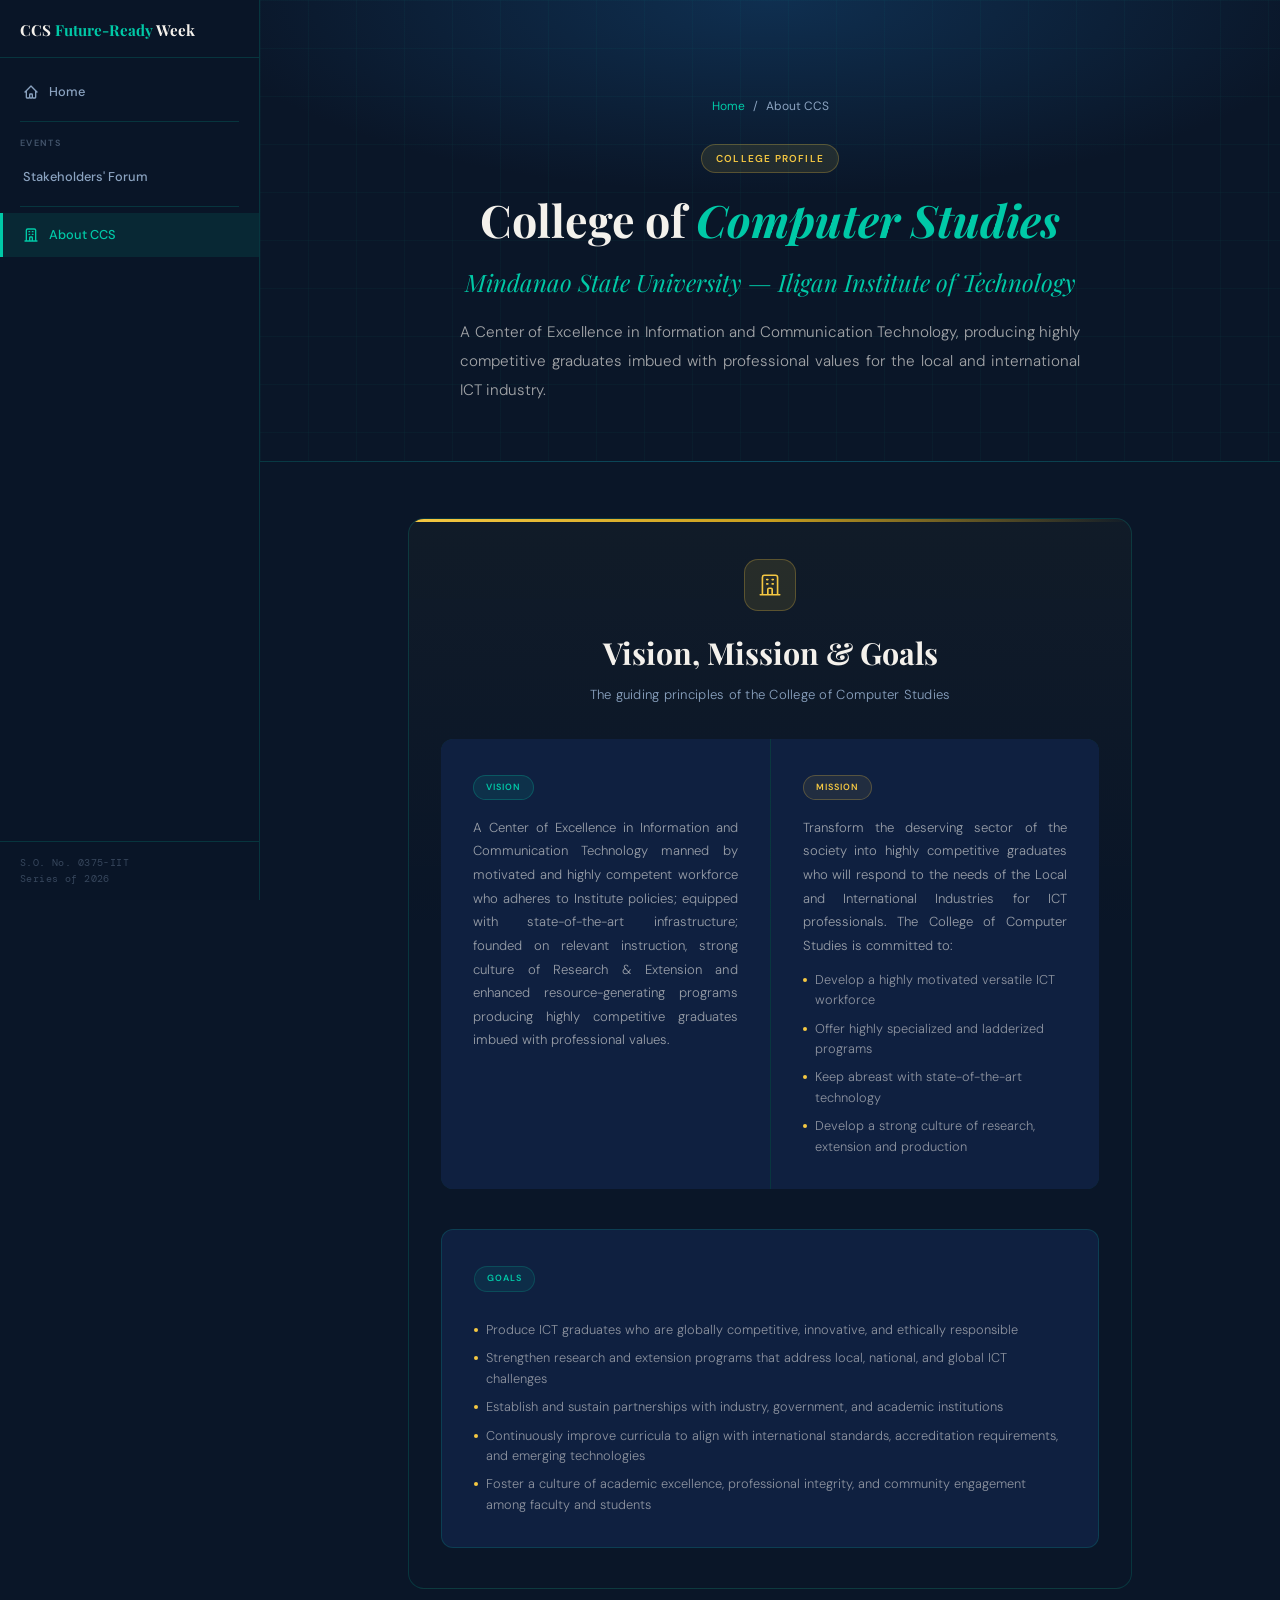
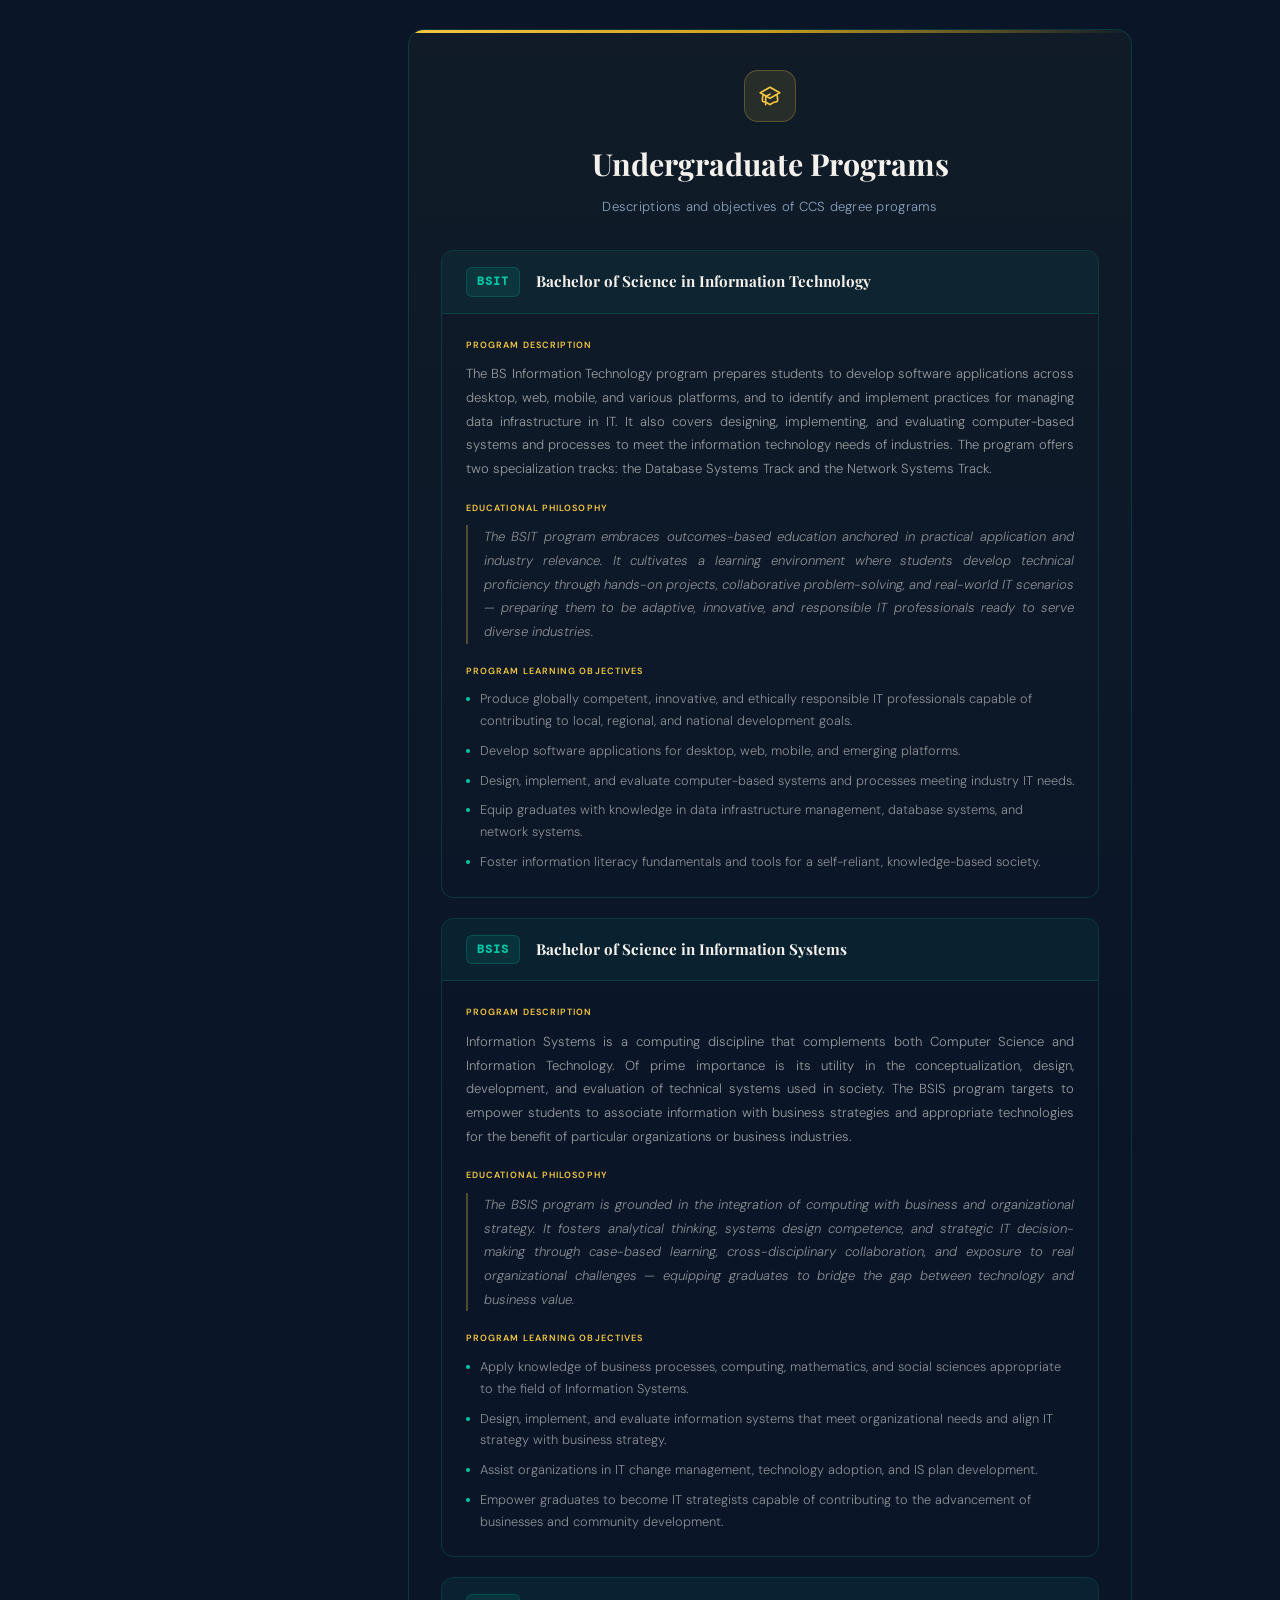
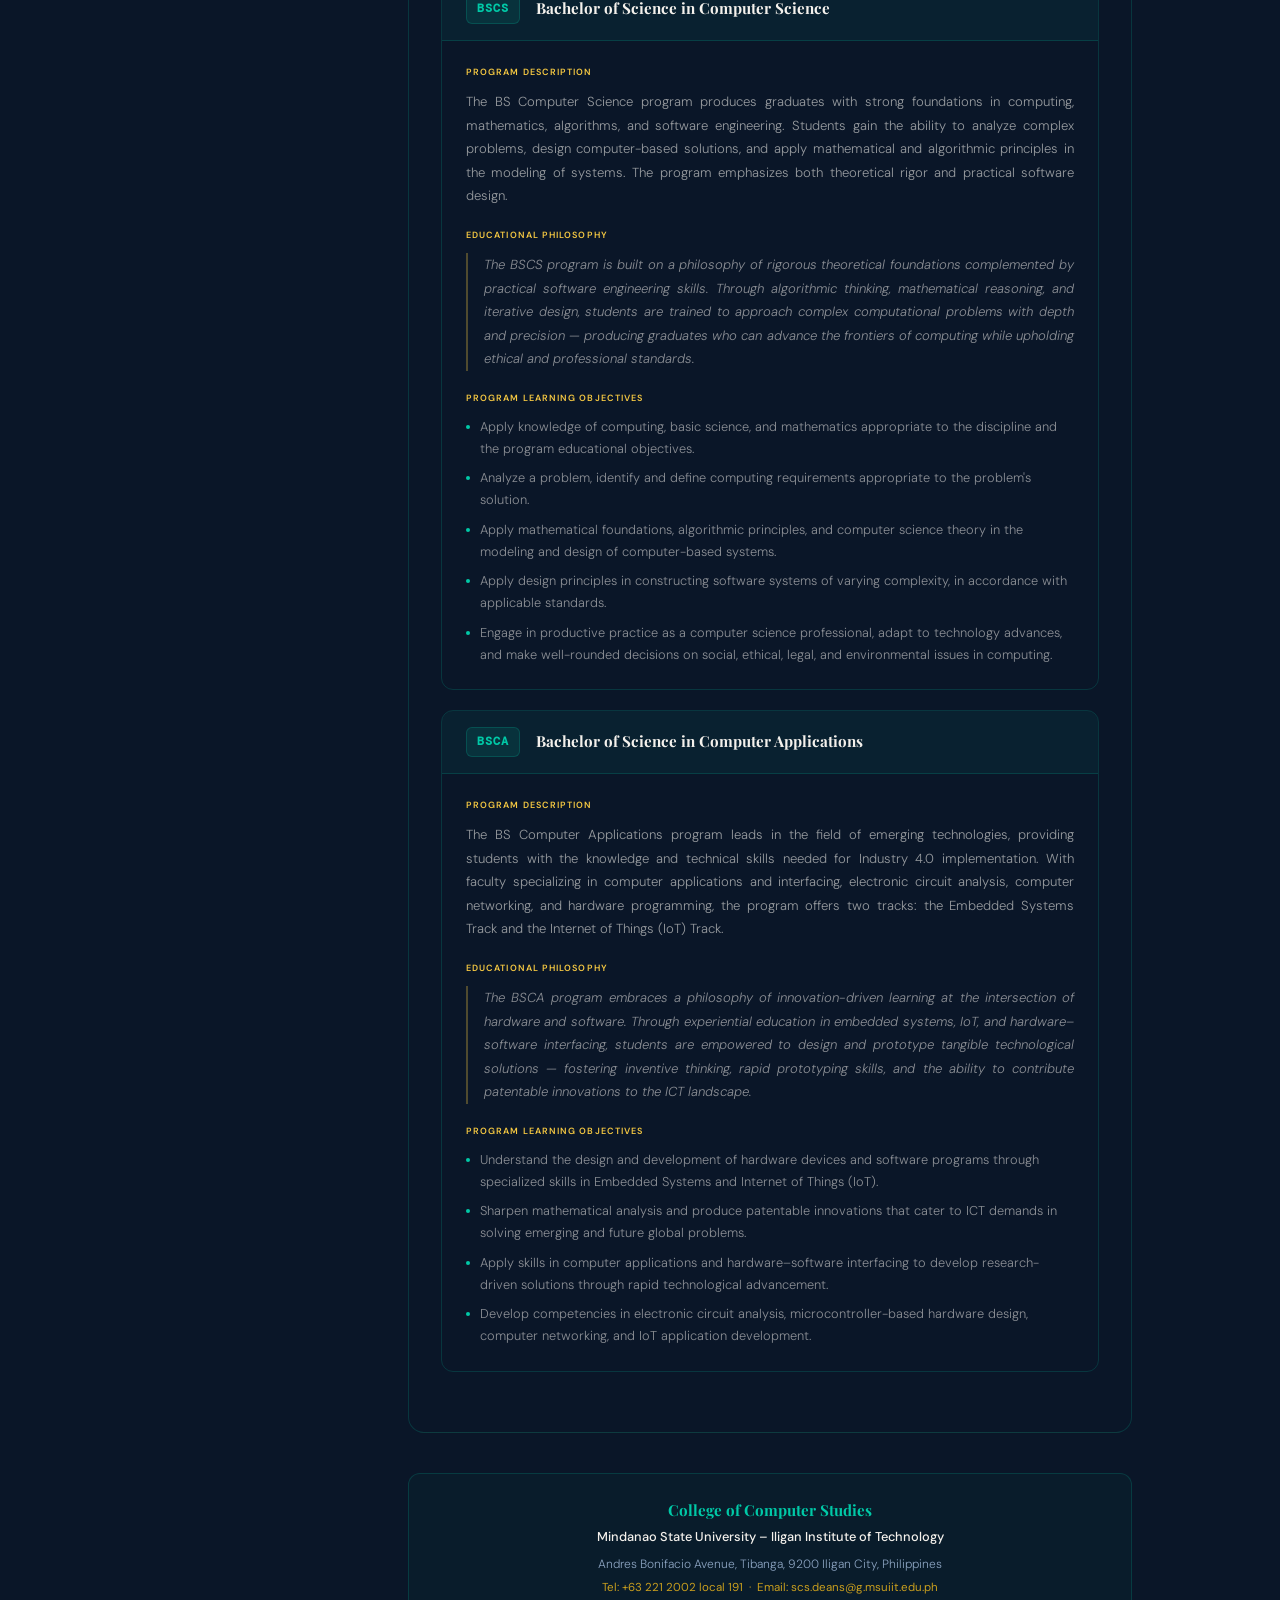
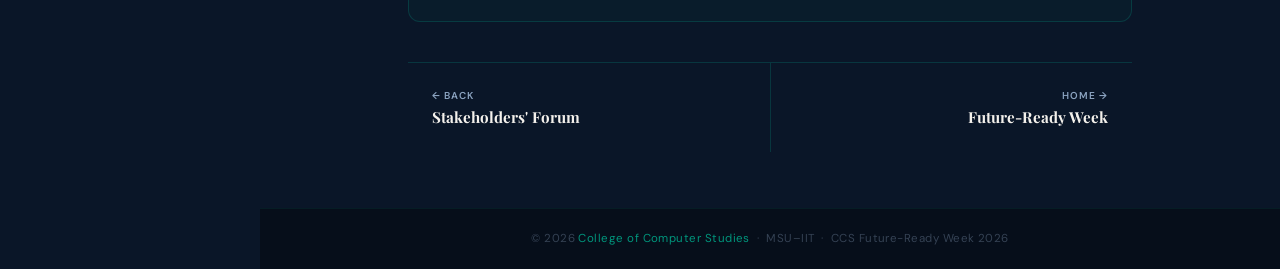
==== about-ccs.html @ fe6b13ed "Initial commit: CCS Future-Ready Week 2026 website" ====
<!DOCTYPE html>
<html lang="en">
<head>
<meta charset="UTF-8">
<meta name="viewport" content="width=device-width, initial-scale=1.0">
<title>About CCS — CCS Future-Ready Week 2026</title>
<link rel="preconnect" href="https://fonts.googleapis.com">
<link href="https://fonts.googleapis.com/css2?family=Playfair+Display:ital,wght@0,400;0,700;1,400&family=DM+Sans:wght@300;400;500;600&family=DM+Mono:wght@400&display=swap" rel="stylesheet">
<link rel="stylesheet" href="styles.css">
</head>
<body>

<nav class="sidebar" id="sidebar">
  <div class="sidebar-brand">
    <a href="index.html">CCS <span>Future-Ready</span> Week</a>
  </div>
  <div class="sidebar-links">
    <a href="index.html">
      <span class="nav-icon"><svg xmlns="http://www.w3.org/2000/svg" fill="none" viewBox="0 0 24 24" stroke="currentColor" stroke-width="2"><path stroke-linecap="round" stroke-linejoin="round" d="M3 12l2-2m0 0l7-7 7 7M5 10v10a1 1 0 001 1h3m10-11l2 2m-2-2v10a1 1 0 01-1 1h-3m-4 0a1 1 0 01-1-1v-4a1 1 0 011-1h2a1 1 0 011 1v4a1 1 0 01-1 1h-2z"/></svg></span>
      Home
    </a>
    <div class="nav-divider"></div>
    <div class="nav-group-label">Events</div>
    <a href="stakeholders-forum.html">
      Stakeholders' Forum
    </a>
    <div class="nav-divider"></div>
    <a href="about-ccs.html" class="active">
      <span class="nav-icon"><svg xmlns="http://www.w3.org/2000/svg" fill="none" viewBox="0 0 24 24" stroke="currentColor" stroke-width="2"><path stroke-linecap="round" stroke-linejoin="round" d="M19 21V5a2 2 0 00-2-2H7a2 2 0 00-2 2v16m14 0h2m-2 0h-5m-9 0H3m2 0h5M9 7h1m-1 4h1m4-4h1m-1 4h1m-5 10v-5a1 1 0 011-1h2a1 1 0 011 1v5m-4 0h4"/></svg></span>
      About CCS
    </a>
  </div>
  <div class="sidebar-footer">
    <div class="sidebar-footer-text">S.O. No. 0375-IIT<br>Series of 2026</div>
  </div>
</nav>
<div class="sidebar-overlay" id="sidebarOverlay"></div>

<button class="mobile-toggle" id="mobileToggle" aria-label="Toggle navigation">
  <span></span><span></span><span></span>
</button>

<main class="main">

  <div class="event-hero">
    <div class="event-hero-grid"></div>
    <div class="event-hero-content">
      <div class="event-breadcrumb">
        <a href="index.html">Home</a>
        <span>/</span>
        <span>About CCS</span>
      </div>
      <div class="event-tag-row">
        <div class="event-tag" style="background:rgba(245,200,66,0.1);color:var(--gold);border-color:rgba(245,200,66,0.25);">College Profile</div>
      </div>
      <h1 class="event-title">College of <span>Computer Studies</span></h1>
      <p class="event-title-sub">Mindanao State University &mdash; Iligan Institute of Technology</p>
      <p class="event-intro">
        A Center of Excellence in Information and Communication Technology, producing highly competitive graduates imbued with professional values for the local and international ICT industry.
      </p>
    </div>
  </div>

  <div class="event-body">

    <!-- Vision & Mission -->
    <div class="content-block aboutccs-block">
      <div class="content-block-header">
        <div class="content-block-icon aboutccs-icon">
          <svg xmlns="http://www.w3.org/2000/svg" fill="none" viewBox="0 0 24 24" stroke="currentColor" stroke-width="1.5"><path stroke-linecap="round" stroke-linejoin="round" d="M19 21V5a2 2 0 00-2-2H7a2 2 0 00-2 2v16m14 0h2m-2 0h-5m-9 0H3m2 0h5M9 7h1m-1 4h1m4-4h1m-1 4h1m-5 10v-5a1 1 0 011-1h2a1 1 0 011 1v5m-4 0h4"/></svg>
        </div>
        <h2 class="content-block-title">Vision, Mission &amp; Goals</h2>
        <p class="content-block-subtitle">The guiding principles of the College of Computer Studies</p>
      </div>

      <div class="ccs-vm-grid">
        <div class="ccs-vm-card">
          <div class="ccs-vm-tag vision">Vision</div>
          <p class="ccs-vm-text">A Center of Excellence in Information and Communication Technology manned by motivated and highly competent workforce who adheres to Institute policies; equipped with state-of-the-art infrastructure; founded on relevant instruction, strong culture of Research &amp; Extension and enhanced resource-generating programs producing highly competitive graduates imbued with professional values.</p>
        </div>
        <div class="ccs-vm-card">
          <div class="ccs-vm-tag mission">Mission</div>
          <p class="ccs-vm-text">Transform the deserving sector of the society into highly competitive graduates who will respond to the needs of the Local and International Industries for ICT professionals. The College of Computer Studies is committed to:</p>
          <ul class="ccs-vm-list">
            <li>Develop a highly motivated versatile ICT workforce</li>
            <li>Offer highly specialized and ladderized programs</li>
            <li>Keep abreast with state-of-the-art technology</li>
            <li>Develop a strong culture of research, extension and production</li>
          </ul>
        </div>
      </div>

      <div class="ccs-goals-card">
        <div class="ccs-vm-tag goals">Goals</div>
        <ul class="ccs-vm-list">
          <li>Produce ICT graduates who are globally competitive, innovative, and ethically responsible</li>
          <li>Strengthen research and extension programs that address local, national, and global ICT challenges</li>
          <li>Establish and sustain partnerships with industry, government, and academic institutions</li>
          <li>Continuously improve curricula to align with international standards, accreditation requirements, and emerging technologies</li>
          <li>Foster a culture of academic excellence, professional integrity, and community engagement among faculty and students</li>
        </ul>
      </div>
    </div>

    <!-- Undergraduate Programs -->
    <div class="content-block aboutccs-block">
      <div class="content-block-header">
        <div class="content-block-icon aboutccs-icon">
          <svg xmlns="http://www.w3.org/2000/svg" fill="none" viewBox="0 0 24 24" stroke="currentColor" stroke-width="1.5"><path stroke-linecap="round" stroke-linejoin="round" d="M12 14l9-5-9-5-9 5 9 5zm0 0l6.16-3.422a12.083 12.083 0 01.665 6.479A11.952 11.952 0 0012 20.055a11.952 11.952 0 00-6.824-2.998 12.078 12.078 0 01.665-6.479L12 14zm-4 6v-7.5l4-2.222"/></svg>
        </div>
        <h2 class="content-block-title">Undergraduate Programs</h2>
        <p class="content-block-subtitle">Descriptions and objectives of CCS degree programs</p>
      </div>

      <!-- BSIT -->
      <div class="ccs-program-card">
        <div class="ccs-program-header">
          <div class="ccs-program-code">BSIT</div>
          <div class="ccs-program-name">Bachelor of Science in Information Technology</div>
        </div>
        <div class="ccs-program-body">
          <div class="ccs-program-label">Program Description</div>
          <p class="ccs-program-desc">The BS Information Technology program prepares students to develop software applications across desktop, web, mobile, and various platforms, and to identify and implement practices for managing data infrastructure in IT. It also covers designing, implementing, and evaluating computer-based systems and processes to meet the information technology needs of industries. The program offers two specialization tracks: the Database Systems Track and the Network Systems Track.</p>
          <div class="ccs-program-label">Educational Philosophy</div>
          <p class="ccs-program-philosophy">The BSIT program embraces outcomes-based education anchored in practical application and industry relevance. It cultivates a learning environment where students develop technical proficiency through hands-on projects, collaborative problem-solving, and real-world IT scenarios &mdash; preparing them to be adaptive, innovative, and responsible IT professionals ready to serve diverse industries.</p>
          <div class="ccs-program-label">Program Learning Objectives</div>
          <ul class="ccs-program-objectives">
            <li>Produce globally competent, innovative, and ethically responsible IT professionals capable of contributing to local, regional, and national development goals.</li>
            <li>Develop software applications for desktop, web, mobile, and emerging platforms.</li>
            <li>Design, implement, and evaluate computer-based systems and processes meeting industry IT needs.</li>
            <li>Equip graduates with knowledge in data infrastructure management, database systems, and network systems.</li>
            <li>Foster information literacy fundamentals and tools for a self-reliant, knowledge-based society.</li>
          </ul>
        </div>
      </div>

      <!-- BSIS -->
      <div class="ccs-program-card">
        <div class="ccs-program-header">
          <div class="ccs-program-code">BSIS</div>
          <div class="ccs-program-name">Bachelor of Science in Information Systems</div>
        </div>
        <div class="ccs-program-body">
          <div class="ccs-program-label">Program Description</div>
          <p class="ccs-program-desc">Information Systems is a computing discipline that complements both Computer Science and Information Technology. Of prime importance is its utility in the conceptualization, design, development, and evaluation of technical systems used in society. The BSIS program targets to empower students to associate information with business strategies and appropriate technologies for the benefit of particular organizations or business industries.</p>
          <div class="ccs-program-label">Educational Philosophy</div>
          <p class="ccs-program-philosophy">The BSIS program is grounded in the integration of computing with business and organizational strategy. It fosters analytical thinking, systems design competence, and strategic IT decision-making through case-based learning, cross-disciplinary collaboration, and exposure to real organizational challenges &mdash; equipping graduates to bridge the gap between technology and business value.</p>
          <div class="ccs-program-label">Program Learning Objectives</div>
          <ul class="ccs-program-objectives">
            <li>Apply knowledge of business processes, computing, mathematics, and social sciences appropriate to the field of Information Systems.</li>
            <li>Design, implement, and evaluate information systems that meet organizational needs and align IT strategy with business strategy.</li>
            <li>Assist organizations in IT change management, technology adoption, and IS plan development.</li>
            <li>Empower graduates to become IT strategists capable of contributing to the advancement of businesses and community development.</li>
          </ul>
        </div>
      </div>

      <!-- BSCS -->
      <div class="ccs-program-card">
        <div class="ccs-program-header">
          <div class="ccs-program-code">BSCS</div>
          <div class="ccs-program-name">Bachelor of Science in Computer Science</div>
        </div>
        <div class="ccs-program-body">
          <div class="ccs-program-label">Program Description</div>
          <p class="ccs-program-desc">The BS Computer Science program produces graduates with strong foundations in computing, mathematics, algorithms, and software engineering. Students gain the ability to analyze complex problems, design computer-based solutions, and apply mathematical and algorithmic principles in the modeling of systems. The program emphasizes both theoretical rigor and practical software design.</p>
          <div class="ccs-program-label">Educational Philosophy</div>
          <p class="ccs-program-philosophy">The BSCS program is built on a philosophy of rigorous theoretical foundations complemented by practical software engineering skills. Through algorithmic thinking, mathematical reasoning, and iterative design, students are trained to approach complex computational problems with depth and precision &mdash; producing graduates who can advance the frontiers of computing while upholding ethical and professional standards.</p>
          <div class="ccs-program-label">Program Learning Objectives</div>
          <ul class="ccs-program-objectives">
            <li>Apply knowledge of computing, basic science, and mathematics appropriate to the discipline and the program educational objectives.</li>
            <li>Analyze a problem, identify and define computing requirements appropriate to the problem's solution.</li>
            <li>Apply mathematical foundations, algorithmic principles, and computer science theory in the modeling and design of computer-based systems.</li>
            <li>Apply design principles in constructing software systems of varying complexity, in accordance with applicable standards.</li>
            <li>Engage in productive practice as a computer science professional, adapt to technology advances, and make well-rounded decisions on social, ethical, legal, and environmental issues in computing.</li>
          </ul>
        </div>
      </div>

      <!-- BSCA -->
      <div class="ccs-program-card">
        <div class="ccs-program-header">
          <div class="ccs-program-code">BSCA</div>
          <div class="ccs-program-name">Bachelor of Science in Computer Applications</div>
        </div>
        <div class="ccs-program-body">
          <div class="ccs-program-label">Program Description</div>
          <p class="ccs-program-desc">The BS Computer Applications program leads in the field of emerging technologies, providing students with the knowledge and technical skills needed for Industry 4.0 implementation. With faculty specializing in computer applications and interfacing, electronic circuit analysis, computer networking, and hardware programming, the program offers two tracks: the Embedded Systems Track and the Internet of Things (IoT) Track.</p>
          <div class="ccs-program-label">Educational Philosophy</div>
          <p class="ccs-program-philosophy">The BSCA program embraces a philosophy of innovation-driven learning at the intersection of hardware and software. Through experiential education in embedded systems, IoT, and hardware&ndash;software interfacing, students are empowered to design and prototype tangible technological solutions &mdash; fostering inventive thinking, rapid prototyping skills, and the ability to contribute patentable innovations to the ICT landscape.</p>
          <div class="ccs-program-label">Program Learning Objectives</div>
          <ul class="ccs-program-objectives">
            <li>Understand the design and development of hardware devices and software programs through specialized skills in Embedded Systems and Internet of Things (IoT).</li>
            <li>Sharpen mathematical analysis and produce patentable innovations that cater to ICT demands in solving emerging and future global problems.</li>
            <li>Apply skills in computer applications and hardware&ndash;software interfacing to develop research-driven solutions through rapid technological advancement.</li>
            <li>Develop competencies in electronic circuit analysis, microcontroller-based hardware design, computer networking, and IoT application development.</li>
          </ul>
        </div>
      </div>
    </div>

    <!-- CCS Contact -->
    <div class="ccs-contact-bar">
      <div class="ccs-contact-title">College of Computer Studies</div>
      <div class="ccs-contact-subtitle">Mindanao State University &ndash; Iligan Institute of Technology</div>
      <div class="ccs-contact-address">Andres Bonifacio Avenue, Tibanga, 9200 Iligan City, Philippines</div>
      <div class="ccs-contact-details">Tel: +63 221 2002 local 191 &nbsp;&middot;&nbsp; Email: scs.deans@g.msuiit.edu.ph</div>
    </div>

    <div class="event-nav">
      <a href="stakeholders-forum.html">
        <div class="event-nav-label">&larr; Back</div>
        <div class="event-nav-title">Stakeholders' Forum</div>
      </a>
      <a href="index.html">
        <div class="event-nav-label">Home &rarr;</div>
        <div class="event-nav-title">Future-Ready Week</div>
      </a>
    </div>
  </div>

  <footer>
    &copy; 2026 <span>College of Computer Studies</span> &nbsp;&middot;&nbsp; MSU&ndash;IIT &nbsp;&middot;&nbsp; CCS Future-Ready Week 2026
  </footer>
</main>

<script>
  const observer = new IntersectionObserver((entries) => {
    entries.forEach(e => { if (e.isIntersecting) { e.target.classList.add('visible'); observer.unobserve(e.target); } });
  }, { threshold: 0.1 });
  document.querySelectorAll('.reveal').forEach(el => observer.observe(el));

  const toggle = document.getElementById('mobileToggle');
  const sidebar = document.getElementById('sidebar');
  const overlay = document.getElementById('sidebarOverlay');
  function openSidebar() { sidebar.classList.add('open'); overlay.classList.add('visible'); toggle.classList.add('open'); document.body.classList.add('sidebar-open'); }
  function closeSidebar() { sidebar.classList.remove('open'); overlay.classList.remove('visible'); toggle.classList.remove('open'); document.body.classList.remove('sidebar-open'); }
  toggle.addEventListener('click', () => { sidebar.classList.contains('open') ? closeSidebar() : openSidebar(); });
  overlay.addEventListener('click', closeSidebar);
  document.querySelectorAll('.sidebar-links a').forEach(l => l.addEventListener('click', () => { if (window.innerWidth <= 768) closeSidebar(); }));
</script>
</body>
</html>
---- styles.css ----
*, *::before, *::after { box-sizing: border-box; margin: 0; padding: 0; }

:root {
  --navy: #0A1628;
  --navy-mid: #0F2040;
  --navy-light: #162B50;
  --teal: #00C9A7;
  --teal-dim: #00957C;
  --gold: #F5C842;
  --gold-dim: #C89E1E;
  --white: #F4F1EC;
  --muted: #8BA3C0;
  --border: rgba(0, 201, 167, 0.18);
  --sidebar-w: 260px;
}

html { scroll-behavior: smooth; }

body {
  font-family: 'DM Sans', sans-serif;
  background: var(--navy);
  color: var(--white);
  line-height: 1.7;
  overflow-x: hidden;
  -webkit-font-smoothing: antialiased;
  -moz-osx-font-smoothing: grayscale;
}

/* ═══════════════════════════════════════
   SIDEBAR
   ═══════════════════════════════════════ */
.sidebar {
  position: fixed;
  top: 0; left: 0; bottom: 0;
  width: var(--sidebar-w);
  z-index: 1000;
  background: rgba(10, 22, 40, 0.98);
  backdrop-filter: blur(20px);
  -webkit-backdrop-filter: blur(20px);
  border-right: 1px solid var(--border);
  display: flex;
  flex-direction: column;
  overflow-y: auto;
  overflow-x: hidden;
  scrollbar-width: thin;
  scrollbar-color: rgba(0,201,167,0.15) transparent;
}
.sidebar::-webkit-scrollbar { width: 4px; }
.sidebar::-webkit-scrollbar-track { background: transparent; }
.sidebar::-webkit-scrollbar-thumb { background: rgba(0,201,167,0.15); border-radius: 4px; }

.sidebar-brand {
  padding: 1.25rem 1.25rem 1rem;
  border-bottom: 1px solid var(--border);
  flex-shrink: 0;
}
.sidebar-brand a {
  font-family: 'Playfair Display', serif;
  font-size: 0.95rem;
  font-weight: 700;
  color: var(--white);
  text-decoration: none;
  line-height: 1.4;
  display: block;
}
.sidebar-brand a span { color: var(--teal); }

.sidebar-links {
  flex: 1;
  padding: 0.75rem 0;
  display: flex;
  flex-direction: column;
}
.sidebar-links a {
  display: flex;
  align-items: center;
  gap: 10px;
  color: var(--muted);
  text-decoration: none;
  font-size: 0.8rem;
  font-weight: 500;
  padding: 0.55rem 1.25rem;
  transition: color 0.2s, background 0.2s, border-color 0.2s;
  border-left: 3px solid transparent;
  min-height: 44px;
}
.sidebar-links a:hover {
  color: var(--teal);
  background: rgba(0,201,167,0.06);
  border-left-color: rgba(0,201,167,0.3);
}
.sidebar-links a.active {
  color: var(--teal);
  background: rgba(0,201,167,0.1);
  border-left-color: var(--teal);
}

.nav-icon {
  display: flex;
  align-items: center;
  flex-shrink: 0;
}
.nav-icon svg { width: 16px; height: 16px; }

.nav-date {
  font-family: 'DM Mono', monospace;
  font-size: 0.65rem;
  color: var(--gold-dim);
  letter-spacing: 0.04em;
  flex-shrink: 0;
  min-width: 40px;
}

.nav-divider {
  height: 1px;
  background: var(--border);
  margin: 0.4rem 1.25rem;
}

.nav-group-label {
  font-size: 9px;
  letter-spacing: 0.15em;
  text-transform: uppercase;
  color: rgba(139,163,192,0.45);
  font-weight: 600;
  padding: 0.5rem 1.25rem 0.25rem;
}

.sidebar-footer {
  padding: 0.85rem 1.25rem;
  border-top: 1px solid var(--border);
  flex-shrink: 0;
}
.sidebar-footer-text {
  font-family: 'DM Mono', monospace;
  font-size: 0.65rem;
  color: rgba(139,163,192,0.35);
  letter-spacing: 0.04em;
  line-height: 1.5;
}

/* ═══════════════════════════════════════
   MOBILE TOGGLE + OVERLAY
   ═══════════════════════════════════════ */
.mobile-toggle {
  display: none;
  position: fixed;
  top: 0.75rem; left: 0.75rem;
  z-index: 1001;
  background: rgba(10,22,40,0.92);
  backdrop-filter: blur(12px);
  -webkit-backdrop-filter: blur(12px);
  border: 1px solid var(--border);
  border-radius: 10px;
  cursor: pointer;
  width: 44px; height: 44px;
  padding: 0;
}
.mobile-toggle span {
  display: block;
  width: 20px; height: 2px;
  background: var(--white);
  position: absolute;
  left: 12px;
  transition: all 0.3s cubic-bezier(0.4, 0, 0.2, 1);
  border-radius: 1px;
}
.mobile-toggle span:nth-child(1) { top: 14px; }
.mobile-toggle span:nth-child(2) { top: 21px; }
.mobile-toggle span:nth-child(3) { top: 28px; }
.mobile-toggle.open span:nth-child(1) { transform: rotate(45deg); top: 21px; }
.mobile-toggle.open span:nth-child(2) { opacity: 0; }
.mobile-toggle.open span:nth-child(3) { transform: rotate(-45deg); top: 21px; }

.sidebar-overlay {
  display: none;
  position: fixed;
  inset: 0;
  z-index: 999;
  background: rgba(0,0,0,0.5);
  backdrop-filter: blur(4px);
  -webkit-backdrop-filter: blur(4px);
  opacity: 0;
  transition: opacity 0.3s;
}
.sidebar-overlay.visible {
  opacity: 1;
}

/* ═══════════════════════════════════════
   MAIN CONTENT
   ═══════════════════════════════════════ */
.main {
  margin-left: var(--sidebar-w);
  min-height: 100vh;
  width: calc(100% - var(--sidebar-w));
}

/* ═══════════════════════════════════════
   HERO
   ═══════════════════════════════════════ */
.hero {
  min-height: 100vh;
  display: flex;
  align-items: center;
  justify-content: center;
  position: relative;
  overflow: hidden;
  padding: 5rem 3rem 4rem;
  background: radial-gradient(ellipse 80% 60% at 50% 0%, #0F2F50 0%, var(--navy) 70%);
}
.hero-grid {
  position: absolute; inset: 0;
  background-image:
    linear-gradient(rgba(0,201,167,.05) 1px, transparent 1px),
    linear-gradient(90deg, rgba(0,201,167,.05) 1px, transparent 1px);
  background-size: 48px 48px;
  animation: gridFade 3s ease forwards;
}
@keyframes gridFade { from { opacity: 0; } to { opacity: 1; } }

.hero-orbs { position: absolute; inset: 0; pointer-events: none; }
.orb { position: absolute; border-radius: 50%; filter: blur(80px); }
.orb-1 { width: 380px; height: 380px; background: rgba(0,201,167,.10); top: -100px; right: -60px; }
.orb-2 { width: 280px; height: 280px; background: rgba(245,200,66,.07); bottom: 80px; left: -40px; }
.orb-3 { width: 180px; height: 180px; background: rgba(0,201,167,.08); top: 40%; left: 40%; }

.hero-content {
  position: relative;
  z-index: 1;
  text-align: center;
  max-width: 720px;
  width: 100%;
}

.institution-badge {
  display: inline-flex;
  align-items: center;
  gap: 10px;
  border: 1px solid var(--border);
  background: rgba(0,201,167,.07);
  padding: 8px 18px;
  border-radius: 100px;
  font-size: 0.68rem;
  font-weight: 500;
  letter-spacing: .1em;
  text-transform: uppercase;
  color: var(--teal);
  margin-bottom: 2rem;
  animation: slideUp .8s .1s both;
}
.badge-dot {
  width: 6px; height: 6px;
  border-radius: 50%;
  background: var(--teal);
  animation: pulse 2s infinite;
  flex-shrink: 0;
}
@keyframes pulse { 0%,100% { opacity: 1; } 50% { opacity: .3; } }

.hero-title {
  font-family: 'Playfair Display', serif;
  font-size: clamp(2rem, 5vw, 4rem);
  font-weight: 700;
  line-height: 1.1;
  color: var(--white);
  margin-bottom: 0.75rem;
  animation: slideUp .8s .2s both;
}
.hero-title span { color: var(--teal); font-style: italic; }

.hero-date {
  font-family: 'DM Mono', monospace;
  font-size: clamp(0.8rem, 1.6vw, 1rem);
  color: var(--gold);
  font-weight: 400;
  letter-spacing: .06em;
  margin-bottom: 1rem;
  animation: slideUp .8s .3s both;
}

.hero-subtitle {
  font-size: clamp(0.82rem, 1.5vw, 0.95rem);
  color: var(--muted);
  font-weight: 300;
  letter-spacing: .02em;
  margin-bottom: 2.5rem;
  animation: slideUp .8s .4s both;
}

.hero-divider {
  width: 50px; height: 2px;
  background: linear-gradient(90deg, var(--teal), transparent);
  margin: 0 auto 1.75rem;
  animation: slideUp .8s .45s both;
}

.hero-tagline {
  font-size: clamp(0.85rem, 1.4vw, 0.95rem);
  color: rgba(244,241,236,.65);
  font-weight: 300;
  max-width: 560px;
  margin: 0 auto;
  animation: slideUp .8s .5s both;
  line-height: 1.85;
  text-align: justify;
  text-align-last: center;
}

.scroll-hint {
  position: absolute;
  bottom: 2rem; left: 50%;
  transform: translateX(-50%);
  display: flex;
  flex-direction: column;
  align-items: center;
  gap: 6px;
  color: var(--muted);
  font-size: 10px;
  letter-spacing: .1em;
  text-transform: uppercase;
  animation: fadeIn 1s 1.5s both;
}
.scroll-arrow {
  width: 1px; height: 32px;
  background: linear-gradient(to bottom, var(--teal), transparent);
  animation: scrollDrop 1.8s 1.5s infinite;
}
@keyframes scrollDrop { 0%,100% { transform: scaleY(1); opacity: 1; } 50% { transform: scaleY(.5); opacity: .4; } }
@keyframes slideUp { from { opacity: 0; transform: translateY(24px); } to { opacity: 1; transform: translateY(0); } }
@keyframes fadeIn { from { opacity: 0; } to { opacity: 1; } }

/* ═══════════════════════════════════════
   SECTION COMMON
   ═══════════════════════════════════════ */
.section-label {
  font-size: 10px;
  letter-spacing: .15em;
  text-transform: uppercase;
  color: var(--teal);
  font-weight: 600;
  margin-bottom: 0.75rem;
}
.section-title {
  font-family: 'Playfair Display', serif;
  font-size: clamp(1.5rem, 3.5vw, 2.4rem);
  font-weight: 700;
  color: var(--white);
  line-height: 1.25;
  margin-bottom: 1.75rem;
}
.section-title em { color: var(--gold); font-style: italic; }

/* ═══════════════════════════════════════
   ABOUT
   ═══════════════════════════════════════ */
.about-wrapper {
  background: var(--navy-mid);
  border-top: 1px solid var(--border);
  border-bottom: 1px solid var(--border);
}
.about-grid {
  display: grid;
  grid-template-columns: 1fr 1fr;
  max-width: 1100px;
  margin: 0 auto;
}
.about-card {
  padding: 3.5rem 3rem;
  position: relative;
  transition: background 0.3s;
}
.about-card:first-child {
  border-right: 1px solid var(--border);
}
.about-card:hover { background: rgba(0,201,167,.03); }

.about-tag {
  display: inline-block;
  padding: 5px 14px;
  border-radius: 100px;
  font-size: 10px;
  font-weight: 600;
  letter-spacing: .12em;
  text-transform: uppercase;
  margin-bottom: 1.25rem;
  background: rgba(0,201,167,.12);
  color: var(--teal);
  border: 1px solid rgba(0,201,167,.25);
}
.about-tag.purpose {
  background: rgba(245,200,66,.1);
  color: var(--gold);
  border: 1px solid rgba(245,200,66,.25);
}

.about-heading {
  font-family: 'Playfair Display', serif;
  font-size: clamp(1.1rem, 2vw, 1.3rem);
  font-weight: 700;
  color: var(--white);
  margin-bottom: 1rem;
  line-height: 1.35;
}
.about-text {
  font-size: 0.88rem;
  color: rgba(244,241,236,.65);
  font-weight: 300;
  line-height: 1.85;
  text-align: justify;
}
.about-list {
  list-style: none;
  margin-top: 1rem;
  display: flex;
  flex-direction: column;
  gap: 0.65rem;
}
.about-list li {
  display: flex;
  align-items: flex-start;
  gap: 10px;
  font-size: 0.85rem;
  color: rgba(244,241,236,.6);
  font-weight: 300;
  line-height: 1.6;
}
.about-list li::before {
  content: '';
  width: 5px; height: 5px;
  border-radius: 50%;
  background: var(--gold);
  flex-shrink: 0;
  margin-top: 0.5rem;
}
.about-accent {
  position: absolute;
  bottom: 0; left: 3rem;
  width: 40px; height: 2px;
  background: var(--teal);
}

/* ═══════════════════════════════════════
   SCHEDULE
   ═══════════════════════════════════════ */
.schedule-section {
  padding: 4.5rem 2.5rem;
  background: linear-gradient(180deg, var(--navy) 0%, var(--navy-mid) 100%);
}
.schedule-header {
  max-width: 900px;
  margin: 0 auto 2.5rem;
  text-align: center;
}
.schedule-grid {
  max-width: 900px;
  margin: 0 auto;
  display: grid;
  grid-template-columns: repeat(auto-fit, minmax(160px, 1fr));
  gap: 1px;
  background: var(--border);
  border-radius: 14px;
  overflow: hidden;
}
.schedule-card {
  background: var(--navy);
  padding: 1.75rem 1rem;
  text-align: center;
  text-decoration: none;
  display: flex;
  flex-direction: column;
  align-items: center;
  transition: background 0.3s, transform 0.2s;
}
.schedule-card:hover { background: var(--navy-light); }
.schedule-day {
  font-family: 'DM Mono', monospace;
  font-size: 0.62rem;
  color: var(--teal);
  letter-spacing: 0.1em;
  text-transform: uppercase;
  margin-bottom: 0.35rem;
}
.schedule-date {
  font-family: 'Playfair Display', serif;
  font-size: 2rem;
  font-weight: 700;
  color: var(--white);
  line-height: 1;
  margin-bottom: 0.35rem;
}
.schedule-month {
  font-size: 0.68rem;
  color: var(--gold);
  font-weight: 500;
  letter-spacing: 0.04em;
  margin-bottom: 0.75rem;
}
.schedule-name {
  font-size: 0.72rem;
  color: var(--muted);
  font-weight: 400;
  line-height: 1.45;
  flex: 1;
}
.schedule-arrow {
  font-size: 1.1rem;
  color: var(--teal);
  opacity: 0;
  transition: opacity 0.2s, transform 0.2s;
  margin-top: 0.6rem;
}
.schedule-card:hover .schedule-arrow {
  opacity: 1;
  transform: translateX(2px);
}

/* ═══════════════════════════════════════
   AUTHORITY
   ═══════════════════════════════════════ */
.authority-section {
  background: radial-gradient(ellipse 80% 60% at 50% 100%, #0F2F50, var(--navy));
  border-top: 1px solid var(--border);
  padding: 4.5rem 2rem;
  text-align: center;
  position: relative;
  overflow: hidden;
}
.authority-glow {
  position: absolute;
  bottom: -80px; left: 50%;
  transform: translateX(-50%);
  width: 500px; height: 250px;
  background: rgba(0,201,167,.06);
  filter: blur(60px);
  border-radius: 50%;
  pointer-events: none;
}
.authority-inner {
  position: relative;
  z-index: 1;
  max-width: 600px;
  margin: 0 auto;
}
.authority-title {
  font-family: 'Playfair Display', serif;
  font-size: clamp(1.2rem, 2.5vw, 1.65rem);
  font-weight: 700;
  color: var(--white);
  margin-bottom: 1.25rem;
  line-height: 1.3;
}
.authority-title em { color: var(--teal); font-style: italic; }
.authority-text {
  font-size: 0.85rem;
  color: var(--muted);
  font-weight: 300;
  line-height: 1.85;
  margin-bottom: 2rem;
  text-align: justify;
}
.authority-card {
  display: inline-block;
  background: rgba(0,201,167,.05);
  border: 1px solid var(--border);
  border-radius: 14px;
  padding: 1.5rem 2.5rem;
  text-align: center;
}
.authority-so {
  font-family: 'DM Mono', monospace;
  font-size: 0.7rem;
  color: var(--teal);
  letter-spacing: 0.08em;
  margin-bottom: 0.5rem;
}
.authority-name {
  font-family: 'Playfair Display', serif;
  font-size: 1.15rem;
  font-weight: 700;
  color: var(--white);
  margin-bottom: 0.25rem;
}
.authority-role {
  font-size: 0.78rem;
  color: var(--gold);
  font-weight: 500;
}
.authority-institution {
  font-size: 0.72rem;
  color: var(--muted);
  font-weight: 300;
  margin-top: 0.15rem;
}

/* ═══════════════════════════════════════
   EVENT PAGE — HERO
   ═══════════════════════════════════════ */
.event-hero {
  padding: 6rem 3rem 3.5rem;
  position: relative;
  overflow: hidden;
  background: radial-gradient(ellipse 80% 60% at 50% 0%, #0F2F50 0%, var(--navy) 70%);
  border-bottom: 1px solid var(--border);
  display: flex;
  justify-content: center;
}
.event-hero-grid {
  position: absolute; inset: 0;
  background-image:
    linear-gradient(rgba(0,201,167,.04) 1px, transparent 1px),
    linear-gradient(90deg, rgba(0,201,167,.04) 1px, transparent 1px);
  background-size: 48px 48px;
}
.event-hero-content {
  position: relative;
  z-index: 1;
  max-width: 720px;
  width: 100%;
  text-align: center;
}

.event-breadcrumb {
  display: flex;
  align-items: center;
  justify-content: center;
  gap: 8px;
  font-size: 0.75rem;
  color: var(--muted);
  margin-bottom: 1.75rem;
}
.event-breadcrumb a {
  color: var(--teal);
  text-decoration: none;
  transition: opacity 0.2s;
}
.event-breadcrumb a:hover { opacity: 0.8; }

.event-tag-row {
  display: flex;
  align-items: center;
  justify-content: center;
  gap: 1rem;
  margin-bottom: 1.25rem;
  flex-wrap: wrap;
}
.event-tag {
  display: inline-block;
  padding: 5px 14px;
  border-radius: 100px;
  font-size: 10px;
  font-weight: 600;
  letter-spacing: .12em;
  text-transform: uppercase;
  background: rgba(0,201,167,.10);
  color: var(--teal);
  border: 1px solid rgba(0,201,167,.25);
}
.event-date-tag {
  font-family: 'DM Mono', monospace;
  font-size: 0.78rem;
  color: var(--gold);
  letter-spacing: 0.04em;
}

.event-title {
  font-family: 'Playfair Display', serif;
  font-size: clamp(1.6rem, 4vw, 2.8rem);
  font-weight: 700;
  color: var(--white);
  line-height: 1.2;
  margin-bottom: 1.25rem;
}
.event-title span { color: var(--teal); font-style: italic; }

.event-title-sub {
  font-family: 'Playfair Display', serif;
  font-size: clamp(1rem, 2.5vw, 1.5rem);
  font-weight: 400;
  font-style: italic;
  color: var(--teal);
  line-height: 1.3;
  margin-bottom: 1.25rem;
}

.event-intro {
  font-size: clamp(0.88rem, 1.3vw, 0.95rem);
  color: rgba(244,241,236,.65);
  font-weight: 300;
  line-height: 1.9;
  max-width: 620px;
  margin: 0 auto;
  text-align: justify;
}

/* ═══════════════════════════════════════
   EVENT PAGE — BODY
   ═══════════════════════════════════════ */
.event-body {
  padding: 3.5rem 3rem;
  max-width: 820px;
  margin: 0 auto;
}

.event-section-label {
  font-size: 10px;
  letter-spacing: 0.14em;
  text-transform: uppercase;
  color: var(--gold);
  font-weight: 600;
  margin-bottom: 1rem;
}

.event-detail-text {
  font-size: 0.9rem;
  color: rgba(244,241,236,.6);
  font-weight: 300;
  line-height: 1.9;
  margin-bottom: 2.5rem;
  text-align: justify;
}

.event-highlights {
  list-style: none;
  display: flex;
  flex-direction: column;
  gap: 0.85rem;
  margin-bottom: 2.5rem;
}
.event-highlights li {
  display: flex;
  align-items: flex-start;
  gap: 14px;
  font-size: 0.88rem;
  color: rgba(244,241,236,.65);
  font-weight: 300;
  line-height: 1.8;
}
.highlight-icon {
  width: 32px; height: 32px;
  border-radius: 8px;
  flex-shrink: 0;
  background: rgba(0,201,167,.08);
  border: 1px solid rgba(0,201,167,.18);
  display: grid;
  place-items: center;
  margin-top: 2px;
}
.highlight-icon svg {
  width: 14px; height: 14px;
  color: var(--teal);
  stroke: var(--teal);
}

.event-participants-box {
  padding: 1.25rem 1.5rem;
  border-radius: 12px;
  background: rgba(0,201,167,.04);
  border: 1px solid var(--border);
  margin-bottom: 2.5rem;
}
.event-participants-label {
  font-size: 10px;
  letter-spacing: 0.12em;
  text-transform: uppercase;
  color: var(--teal);
  font-weight: 600;
  margin-bottom: 0.35rem;
}
.event-participants-text {
  font-size: 0.85rem;
  color: rgba(244,241,236,.55);
  font-weight: 300;
  line-height: 1.7;
}

/* ═══════════════════════════════════════
   CONTENT BLOCKS (Programme / About CCS)
   ═══════════════════════════════════════ */
.content-block {
  border: 1px solid var(--border);
  border-radius: 16px;
  padding: 2.5rem 2rem;
  margin-bottom: 2.5rem;
  scroll-margin-top: 2rem;
  position: relative;
  overflow: hidden;
}
.content-block::before {
  content: '';
  position: absolute;
  top: 0; left: 0; right: 0;
  height: 3px;
}

/* Programme block — teal accent */
.programme-block {
  background: linear-gradient(180deg, rgba(0,201,167,0.04) 0%, transparent 40%);
}
.programme-block::before {
  background: linear-gradient(90deg, var(--teal), var(--teal-dim), transparent);
}

/* About CCS block — gold accent */
.aboutccs-block {
  background: linear-gradient(180deg, rgba(245,200,66,0.03) 0%, transparent 40%);
}
.aboutccs-block::before {
  background: linear-gradient(90deg, var(--gold), var(--gold-dim), transparent);
}

.content-block-header {
  text-align: center;
  margin-bottom: 2rem;
}
.content-block-icon {
  width: 52px; height: 52px;
  border-radius: 14px;
  display: inline-grid;
  place-items: center;
  margin-bottom: 1rem;
}
.content-block-icon svg {
  width: 26px; height: 26px;
}
.programme-icon {
  background: rgba(0,201,167,0.1);
  border: 1px solid rgba(0,201,167,0.25);
}
.programme-icon svg { stroke: var(--teal); }

.aboutccs-icon {
  background: rgba(245,200,66,0.1);
  border: 1px solid rgba(245,200,66,0.25);
}
.aboutccs-icon svg { stroke: var(--gold); }

.content-block-title {
  font-family: 'Playfair Display', serif;
  font-size: clamp(1.4rem, 3vw, 1.9rem);
  font-weight: 700;
  color: var(--white);
  margin-bottom: 0.35rem;
}
.content-block-subtitle {
  font-size: 0.82rem;
  color: var(--muted);
  font-weight: 300;
  letter-spacing: 0.02em;
}

/* ═══════════════════════════════════════
   JUMP CARDS
   ═══════════════════════════════════════ */
.jump-cards {
  display: grid;
  grid-template-columns: 1fr 1fr;
  gap: 1rem;
  margin-bottom: 2.5rem;
}
.jump-card {
  display: flex;
  align-items: center;
  gap: 1rem;
  padding: 1.25rem 1.5rem;
  border: 1px solid var(--border);
  border-radius: 12px;
  background: rgba(0,201,167,0.03);
  text-decoration: none;
  transition: background 0.2s, border-color 0.2s, transform 0.2s;
}
.jump-card:hover {
  background: rgba(0,201,167,0.08);
  border-color: rgba(0,201,167,0.35);
  transform: translateY(-2px);
}
.jump-card-icon {
  width: 42px; height: 42px;
  border-radius: 10px;
  background: rgba(0,201,167,0.1);
  border: 1px solid rgba(0,201,167,0.2);
  display: grid;
  place-items: center;
  flex-shrink: 0;
}
.jump-card-icon svg {
  width: 20px; height: 20px;
  stroke: var(--teal);
}
.jump-card-text {
  flex: 1;
  min-width: 0;
}
.jump-card-title {
  font-family: 'Playfair Display', serif;
  font-size: 1rem;
  font-weight: 700;
  color: var(--white);
  line-height: 1.3;
  margin-bottom: 0.15rem;
}
.jump-card-desc {
  font-size: 0.75rem;
  color: var(--muted);
  font-weight: 300;
  line-height: 1.4;
}
.jump-card-arrow {
  font-size: 1.2rem;
  color: var(--teal);
  opacity: 0;
  transition: opacity 0.2s, transform 0.2s;
  flex-shrink: 0;
}
.jump-card:hover .jump-card-arrow {
  opacity: 1;
  transform: translateX(3px);
}

@media (max-width: 600px) {
  .jump-cards { grid-template-columns: 1fr; }
}

/* ═══════════════════════════════════════
   PROGRAMME TABLE
   ═══════════════════════════════════════ */
.programme-venue {
  display: flex;
  align-items: center;
  justify-content: center;
  gap: 8px;
  font-size: 0.88rem;
  color: rgba(244,241,236,.7);
  font-weight: 400;
  margin-bottom: 0.35rem;
}
.programme-venue-icon {
  display: flex;
  align-items: center;
  flex-shrink: 0;
}
.programme-venue-icon svg {
  width: 16px; height: 16px;
  stroke: var(--teal);
}
.programme-time-range {
  font-family: 'DM Mono', monospace;
  font-size: 0.78rem;
  color: var(--gold);
  letter-spacing: 0.04em;
  margin-bottom: 2.5rem;
  text-align: center;
}

.programme-session-title {
  font-family: 'Playfair Display', serif;
  font-size: 1.1rem;
  font-weight: 700;
  color: var(--white);
  margin-bottom: 1rem;
  padding-bottom: 0.6rem;
  border-bottom: 1px solid var(--border);
}
.programme-session-title span {
  font-family: 'DM Sans', sans-serif;
  font-size: 0.75rem;
  font-weight: 400;
  color: var(--muted);
  margin-left: 0.5rem;
}

.programme-table {
  margin-bottom: 2.5rem;
  border: 1px solid var(--border);
  border-radius: 10px;
  overflow: hidden;
}

.programme-row {
  display: grid;
  grid-template-columns: 140px 1fr 1fr;
  border-bottom: 1px solid rgba(0,201,167,0.08);
  transition: background 0.2s;
}
.programme-row:last-child { border-bottom: none; }
.programme-row:hover:not(.programme-row-header) {
  background: rgba(0,201,167,0.03);
}

.programme-row-header {
  background: rgba(0,201,167,0.08);
}
.programme-row-header > div {
  font-size: 0.7rem;
  font-weight: 600;
  letter-spacing: 0.1em;
  text-transform: uppercase;
  color: var(--teal);
  padding: 0.75rem 1rem;
}

.programme-row-break {
  background: rgba(245,200,66,0.04);
}

.programme-col-time,
.programme-col-activity,
.programme-col-person {
  padding: 0.75rem 1rem;
  font-size: 0.82rem;
  color: rgba(244,241,236,.65);
  font-weight: 300;
  line-height: 1.6;
}

.programme-col-time {
  font-family: 'DM Mono', monospace;
  font-size: 0.72rem;
  color: var(--gold-dim);
  letter-spacing: 0.02em;
  white-space: nowrap;
}
.programme-col-time strong {
  color: var(--teal);
  font-weight: 600;
  font-family: 'DM Sans', sans-serif;
  font-size: 0.8rem;
}

.programme-col-activity {
  color: rgba(244,241,236,.75);
  font-weight: 400;
}

.programme-note {
  display: block;
  font-size: 0.75rem;
  color: var(--muted);
  font-weight: 300;
  margin-top: 0.2rem;
  font-style: italic;
}

.programme-person-with-avatar {
  display: inline-flex;
  align-items: center;
  gap: 8px;
  margin-bottom: 0.3rem;
}
.programme-designation {
  font-size: 0.7rem;
  color: var(--teal-dim);
  font-weight: 400;
  font-style: italic;
}
.programme-person-group-label {
  font-size: 0.68rem;
  font-weight: 600;
  letter-spacing: 0.08em;
  text-transform: uppercase;
  color: var(--muted);
  margin-bottom: 0.3rem;
}
.programme-avatar {
  width: 54px; height: 54px;
  border-radius: 50%;
  object-fit: cover;
  border: 2px solid rgba(0,201,167,0.25);
  flex-shrink: 0;
}

.programme-download {
  text-align: center;
  margin-top: 1.5rem;
  margin-bottom: 0.5rem;
}
.programme-download-btn {
  display: inline-flex;
  align-items: center;
  gap: 8px;
  padding: 0.75rem 1.5rem;
  border-radius: 10px;
  background: rgba(0,201,167,0.1);
  border: 1px solid rgba(0,201,167,0.25);
  color: var(--teal);
  font-size: 0.82rem;
  font-weight: 600;
  text-decoration: none;
  transition: background 0.2s, transform 0.2s;
}
.programme-download-btn:hover {
  background: rgba(0,201,167,0.18);
  transform: translateY(-2px);
}
.programme-download-btn svg {
  width: 18px; height: 18px;
  stroke: var(--teal);
  flex-shrink: 0;
}

.programme-emcee {
  margin-bottom: 1.5rem;
  margin-top: -1rem;
  text-align: center;
}
.programme-emcee-label {
  font-size: 9px;
  letter-spacing: 0.14em;
  text-transform: uppercase;
  color: var(--muted);
  font-weight: 600;
  margin-bottom: 0.75rem;
}
.programme-emcee-people {
  display: flex;
  justify-content: center;
  gap: 2rem;
  flex-wrap: wrap;
}
.programme-emcee-person {
  display: flex;
  align-items: center;
  gap: 0.6rem;
  font-size: 0.8rem;
  color: rgba(244,241,236,0.7);
  font-weight: 400;
}
.programme-emcee-avatar {
  width: 54px; height: 54px;
  border-radius: 50%;
  object-fit: cover;
  border: 2px solid rgba(0,201,167,0.3);
  flex-shrink: 0;
}

/* Programme + content block responsive */
@media (max-width: 768px) {
  .content-block { padding: 2rem 1.25rem; border-radius: 12px; }
  .content-block-icon { width: 44px; height: 44px; border-radius: 12px; }
  .content-block-icon svg { width: 22px; height: 22px; }
  .programme-row {
    grid-template-columns: 1fr;
    gap: 0;
  }
  .programme-row-header { display: none; }
  .programme-col-time,
  .programme-col-activity,
  .programme-col-person {
    padding: 0.4rem 1rem;
  }
  .programme-col-time {
    padding-top: 0.75rem;
    font-size: 0.7rem;
  }
  .programme-col-person {
    padding-bottom: 0.75rem;
    font-size: 0.78rem;
    color: var(--muted);
  }
  .programme-col-person::before {
    content: 'By: ';
    font-size: 0.65rem;
    letter-spacing: 0.08em;
    text-transform: uppercase;
    color: rgba(139,163,192,0.5);
    font-weight: 600;
  }
  .programme-row + .programme-row {
    border-top: 1px solid rgba(0,201,167,0.08);
  }
}

@media (max-width: 480px) {
  .programme-session-title {
    font-size: 1rem;
  }
  .programme-session-title span {
    display: block;
    margin-left: 0;
    margin-top: 0.25rem;
  }
}

/* ═══════════════════════════════════════
   CCS INFO — VISION / MISSION
   ═══════════════════════════════════════ */
.ccs-vm-grid {
  display: grid;
  grid-template-columns: 1fr 1fr;
  gap: 1px;
  background: var(--border);
  border-radius: 12px;
  overflow: hidden;
  margin-bottom: 2.5rem;
}
.ccs-vm-card {
  background: var(--navy-mid);
  padding: 2rem;
  transition: background 0.2s;
}
.ccs-vm-card:hover { background: rgba(15,32,64,0.8); }

.ccs-vm-tag {
  display: inline-block;
  padding: 4px 12px;
  border-radius: 100px;
  font-size: 9px;
  font-weight: 600;
  letter-spacing: 0.12em;
  text-transform: uppercase;
  margin-bottom: 1rem;
}
.ccs-vm-tag.vision {
  background: rgba(0,201,167,0.1);
  color: var(--teal);
  border: 1px solid rgba(0,201,167,0.25);
}
.ccs-vm-tag.mission {
  background: rgba(245,200,66,0.08);
  color: var(--gold);
  border: 1px solid rgba(245,200,66,0.25);
}

.ccs-vm-text {
  font-size: 0.82rem;
  color: rgba(244,241,236,0.6);
  font-weight: 300;
  line-height: 1.8;
  text-align: justify;
}
.ccs-vm-list {
  list-style: none;
  margin-top: 0.75rem;
  display: flex;
  flex-direction: column;
  gap: 0.5rem;
}
.ccs-vm-list li {
  display: flex;
  align-items: flex-start;
  gap: 8px;
  font-size: 0.8rem;
  color: rgba(244,241,236,0.55);
  font-weight: 300;
  line-height: 1.6;
}
.ccs-vm-list li::before {
  content: '';
  width: 4px; height: 4px;
  border-radius: 50%;
  background: var(--gold);
  flex-shrink: 0;
  margin-top: 0.5rem;
}

.ccs-goals-card {
  background: var(--navy-mid);
  border: 1px solid var(--border);
  border-radius: 12px;
  padding: 2rem;
  margin-top: 1px;
}
.ccs-vm-tag.goals {
  background: rgba(0,201,167,0.08);
  color: var(--teal);
  border: 1px solid rgba(0,201,167,0.2);
}

.ccs-program-philosophy {
  font-size: 0.82rem;
  color: rgba(244,241,236,0.55);
  font-weight: 300;
  font-style: italic;
  line-height: 1.8;
  margin-bottom: 1.25rem;
  padding-left: 1rem;
  border-left: 2px solid rgba(245,200,66,0.3);
  text-align: justify;
}

/* ═══════════════════════════════════════
   CCS INFO — PROGRAM CARDS
   ═══════════════════════════════════════ */
.ccs-program-card {
  border: 1px solid var(--border);
  border-radius: 12px;
  overflow: hidden;
  margin-bottom: 1.25rem;
}
.ccs-program-header {
  display: flex;
  align-items: center;
  gap: 1rem;
  padding: 1rem 1.5rem;
  background: rgba(0,201,167,0.06);
  border-bottom: 1px solid var(--border);
}
.ccs-program-code {
  font-family: 'DM Mono', monospace;
  font-size: 0.72rem;
  letter-spacing: 0.08em;
  color: var(--teal);
  background: rgba(0,201,167,0.1);
  border: 1px solid rgba(0,201,167,0.2);
  padding: 4px 10px;
  border-radius: 6px;
  flex-shrink: 0;
  font-weight: 600;
}
.ccs-program-name {
  font-family: 'Playfair Display', serif;
  font-size: 0.95rem;
  font-weight: 700;
  color: var(--white);
  line-height: 1.3;
}

.ccs-program-body {
  padding: 1.5rem;
}
.ccs-program-label {
  font-size: 9px;
  letter-spacing: 0.12em;
  text-transform: uppercase;
  color: var(--gold);
  font-weight: 600;
  margin-bottom: 0.6rem;
}
.ccs-program-desc {
  font-size: 0.82rem;
  color: rgba(244,241,236,0.6);
  font-weight: 300;
  line-height: 1.8;
  margin-bottom: 1.25rem;
  text-align: justify;
}
.ccs-program-objectives {
  list-style: none;
  display: flex;
  flex-direction: column;
  gap: 0.5rem;
}
.ccs-program-objectives li {
  display: flex;
  align-items: flex-start;
  gap: 10px;
  font-size: 0.8rem;
  color: rgba(244,241,236,0.55);
  font-weight: 300;
  line-height: 1.7;
}
.ccs-program-objectives li::before {
  content: '';
  width: 4px; height: 4px;
  border-radius: 50%;
  background: var(--teal);
  flex-shrink: 0;
  margin-top: 0.55rem;
}

/* CCS Contact bar */
.ccs-contact-bar {
  text-align: center;
  padding: 1.5rem;
  border: 1px solid var(--border);
  border-radius: 12px;
  background: rgba(0,201,167,0.03);
  margin-bottom: 2.5rem;
  margin-top: 0.5rem;
}
.ccs-contact-title {
  font-family: 'Playfair Display', serif;
  font-size: 0.95rem;
  font-weight: 700;
  color: var(--teal);
  margin-bottom: 0.15rem;
}
.ccs-contact-subtitle {
  font-size: 0.8rem;
  color: var(--white);
  font-weight: 500;
  margin-bottom: 0.35rem;
}
.ccs-contact-address {
  font-size: 0.75rem;
  color: var(--muted);
  font-weight: 300;
  margin-bottom: 0.25rem;
}
.ccs-contact-details {
  font-size: 0.72rem;
  color: var(--gold-dim);
  font-weight: 400;
}

/* CCS Info responsive */
@media (max-width: 768px) {
  .ccs-vm-grid { grid-template-columns: 1fr; }
  .ccs-program-header { flex-direction: column; align-items: flex-start; gap: 0.5rem; }
}

/* ═══════════════════════════════════════
   EVENT PAGE — PREV/NEXT NAV
   ═══════════════════════════════════════ */
.event-nav {
  display: grid;
  grid-template-columns: 1fr 1fr;
  border-top: 1px solid var(--border);
  max-width: 820px;
  margin: 0 auto;
}
.event-nav a {
  padding: 1.5rem;
  text-decoration: none;
  transition: background 0.2s;
  display: flex;
  flex-direction: column;
  gap: 0.25rem;
  min-height: 44px;
}
.event-nav a:hover { background: rgba(0,201,167,.04); }
.event-nav a:last-child {
  text-align: right;
  border-left: 1px solid var(--border);
}
.event-nav-label {
  font-size: 10px;
  letter-spacing: 0.1em;
  text-transform: uppercase;
  color: var(--muted);
  font-weight: 600;
}
.event-nav-title {
  font-family: 'Playfair Display', serif;
  font-size: 0.95rem;
  font-weight: 700;
  color: var(--white);
  line-height: 1.3;
}
.event-nav-date {
  font-family: 'DM Mono', monospace;
  font-size: 0.68rem;
  color: var(--gold-dim);
}

/* ═══════════════════════════════════════
   FOOTER
   ═══════════════════════════════════════ */
footer {
  background: #060E1A;
  padding: 1.25rem 2rem;
  text-align: center;
  font-size: 0.72rem;
  color: rgba(139,163,192,.35);
  letter-spacing: .04em;
  border-top: 1px solid rgba(0,201,167,.08);
}
footer span { color: var(--teal-dim); }

/* ═══════════════════════════════════════
   SCROLL REVEAL
   ═══════════════════════════════════════ */
.reveal {
  opacity: 0;
  transform: translateY(24px);
  transition: opacity 0.6s cubic-bezier(0.4, 0, 0.2, 1), transform 0.6s cubic-bezier(0.4, 0, 0.2, 1);
}
.reveal.visible { opacity: 1; transform: translateY(0); }
.reveal-delay-1 { transition-delay: .1s; }
.reveal-delay-2 { transition-delay: .2s; }
.reveal-delay-3 { transition-delay: .3s; }
.reveal-delay-4 { transition-delay: .4s; }

/* ═══════════════════════════════════════
   RESPONSIVE — TABLET (max-width: 1024px)
   ═══════════════════════════════════════ */
@media (max-width: 1024px) {
  :root { --sidebar-w: 230px; }

  .hero { padding: 4.5rem 2.5rem 3.5rem; }
  .about-card { padding: 3rem 2.5rem; }
  .schedule-grid { grid-template-columns: repeat(auto-fit, minmax(160px, 1fr)); }
  .schedule-section { padding: 4rem 2rem; }
  .event-hero { padding: 5.5rem 2.5rem 3rem; }
  .event-body { padding: 3rem 2.5rem; }
}

/* ═══════════════════════════════════════
   RESPONSIVE — MOBILE (max-width: 768px)
   ═══════════════════════════════════════ */
@media (max-width: 768px) {
  /* Sidebar slides in from left */
  .sidebar {
    width: 280px;
    transform: translateX(-100%);
    transition: transform 0.35s cubic-bezier(0.4, 0, 0.2, 1);
    box-shadow: none;
  }
  .sidebar.open {
    transform: translateX(0);
    box-shadow: 4px 0 24px rgba(0,0,0,0.3);
  }

  .sidebar-overlay { display: block; }

  .mobile-toggle { display: block; }

  .main {
    margin-left: 0;
    width: 100%;
  }

  /* Hero */
  .hero {
    min-height: 100svh;
    padding: 5rem 1.5rem 3rem;
  }
  .institution-badge {
    font-size: 0.6rem;
    padding: 6px 14px;
    letter-spacing: 0.08em;
  }
  .hero-tagline { font-size: 0.85rem; }
  .scroll-hint { bottom: 1.5rem; }

  /* About */
  .about-grid { grid-template-columns: 1fr; }
  .about-card:first-child {
    border-right: none;
    border-bottom: 1px solid var(--border);
  }
  .about-card { padding: 2.5rem 1.5rem; }
  .about-accent { left: 1.5rem; }

  /* Schedule */
  .schedule-section { padding: 3.5rem 1.25rem; }
  .schedule-grid {
    grid-template-columns: 1fr 1fr;
    border-radius: 12px;
  }
  .schedule-card { padding: 1.5rem 1rem; }
  .schedule-date { font-size: 1.75rem; }
  .schedule-arrow { display: none; }

  /* Authority */
  .authority-section { padding: 3.5rem 1.5rem; }
  .authority-card { padding: 1.25rem 1.5rem; }

  /* Event page */
  .event-hero { padding: 5rem 1.5rem 2.5rem; }
  .event-body { padding: 2.5rem 1.5rem; max-width: 100%; }
  .event-title { margin-bottom: 1rem; }
  .event-intro { font-size: 0.88rem; }

  .event-nav {
    grid-template-columns: 1fr;
  }
  .event-nav a:last-child {
    text-align: left;
    border-left: none;
    border-top: 1px solid var(--border);
  }

  /* Footer */
  footer { padding: 1.25rem 1.5rem; }
}

/* ═══════════════════════════════════════
   RESPONSIVE — SMALL MOBILE (max-width: 480px)
   ═══════════════════════════════════════ */
@media (max-width: 480px) {
  .hero { padding: 4.5rem 1.25rem 2.5rem; }
  .hero-title { font-size: clamp(1.75rem, 8vw, 2.5rem); }
  .institution-badge {
    font-size: 0.55rem;
    padding: 5px 12px;
    gap: 6px;
  }
  .hero-subtitle { margin-bottom: 2rem; }

  .about-card { padding: 2rem 1.25rem; }
  .about-heading { font-size: 1.1rem; }

  .schedule-section { padding: 3rem 1rem; }
  .schedule-grid { grid-template-columns: 1fr; border-radius: 10px; }
  .schedule-card {
    padding: 1.25rem 1rem;
    flex-direction: row;
    gap: 1rem;
    text-align: left;
  }
  .schedule-date {
    font-size: 1.5rem;
    min-width: 36px;
  }
  .schedule-day { margin-bottom: 0; font-size: 0.6rem; }
  .schedule-month { margin-bottom: 0.25rem; }

  .event-hero { padding: 4.5rem 1.25rem 2rem; }
  .event-body { padding: 2rem 1.25rem; }
  .event-breadcrumb { margin-bottom: 1.25rem; }

  .highlight-icon {
    width: 28px; height: 28px;
    border-radius: 6px;
  }
  .highlight-icon svg { width: 12px; height: 12px; }

  .event-participants-box { padding: 1rem 1.25rem; }

  .authority-section { padding: 3rem 1.25rem; }
  .authority-card {
    padding: 1.25rem;
    display: block;
    width: 100%;
  }
}

/* ═══════════════════════════════════════
   UTILITIES
   ═══════════════════════════════════════ */
/* Prevent body scroll when sidebar is open on mobile */
body.sidebar-open {
  overflow: hidden;
}

/* Focus styles for accessibility */
.sidebar-links a:focus-visible,
.schedule-card:focus-visible,
.event-nav a:focus-visible,
.mobile-toggle:focus-visible {
  outline: 2px solid var(--teal);
  outline-offset: -2px;
}

/* Touch target minimum */
@media (pointer: coarse) {
  .sidebar-links a { min-height: 48px; }
  .event-nav a { min-height: 56px; }
}
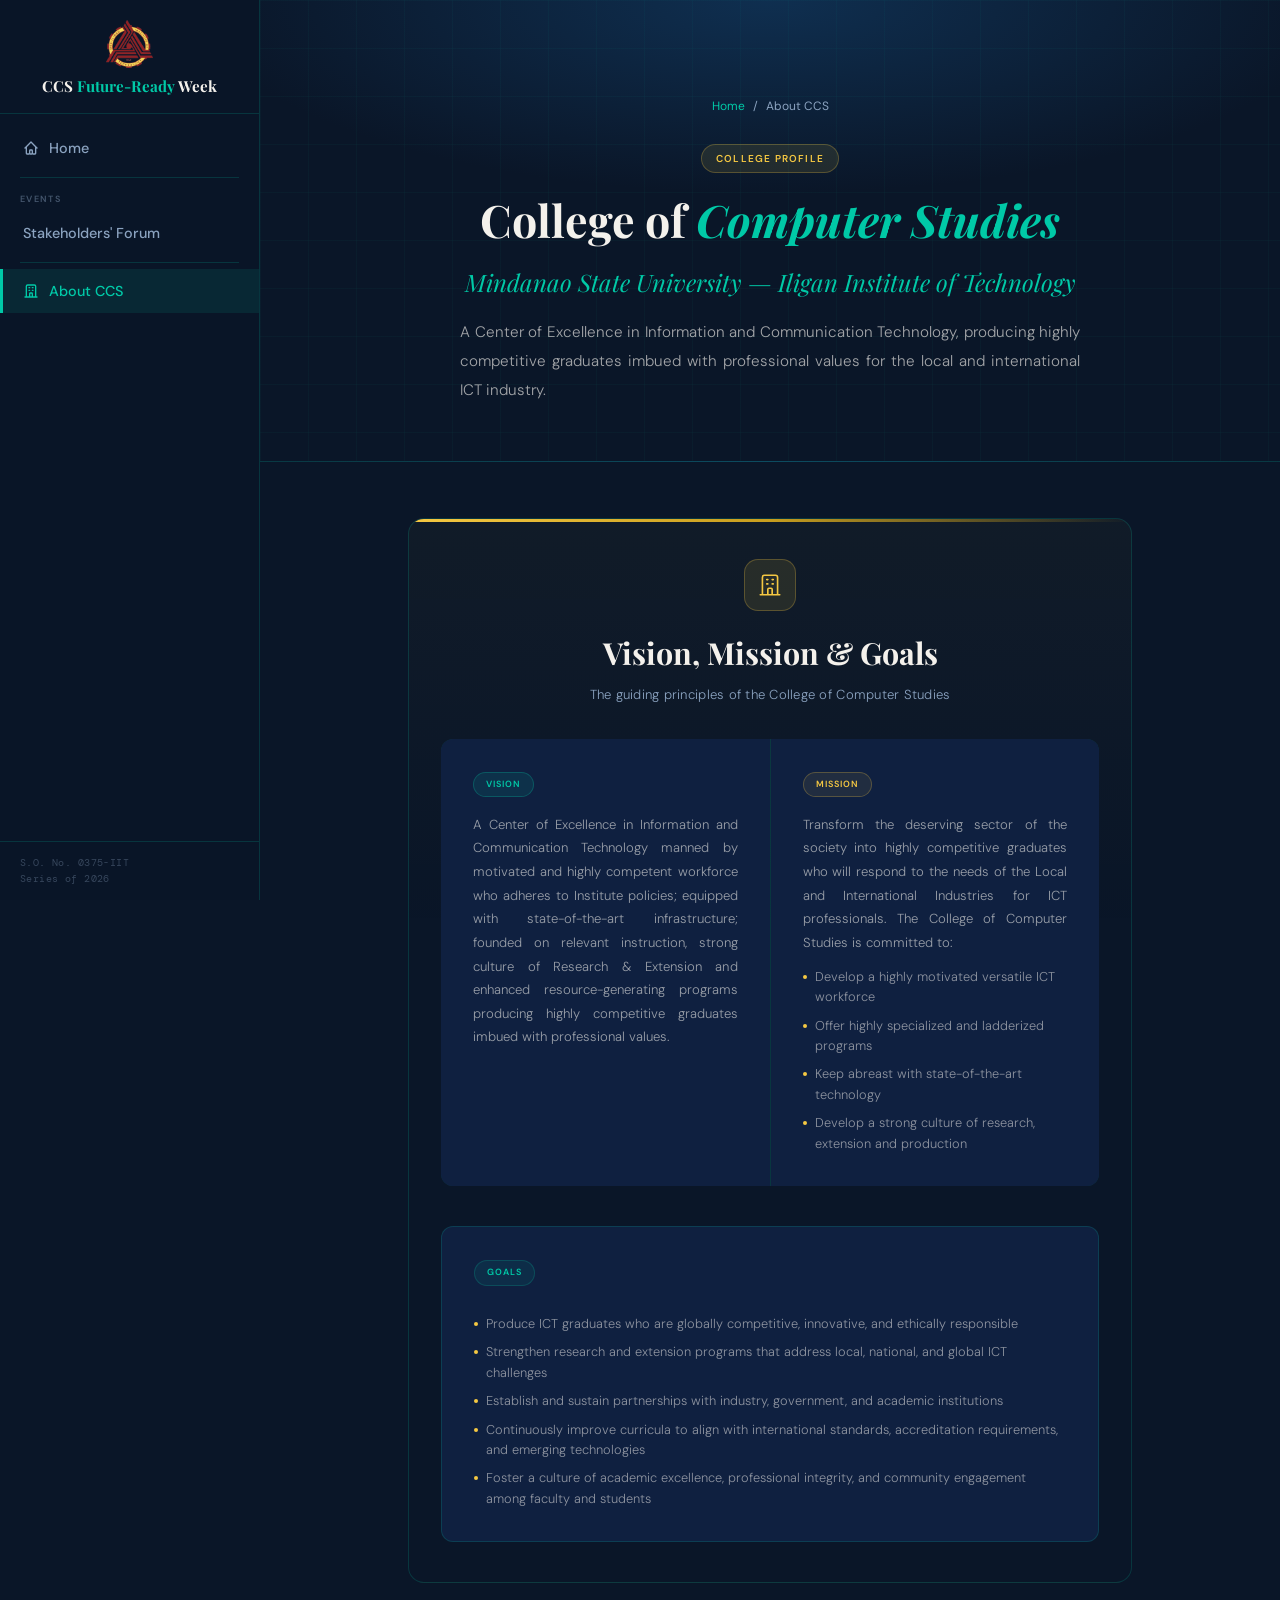
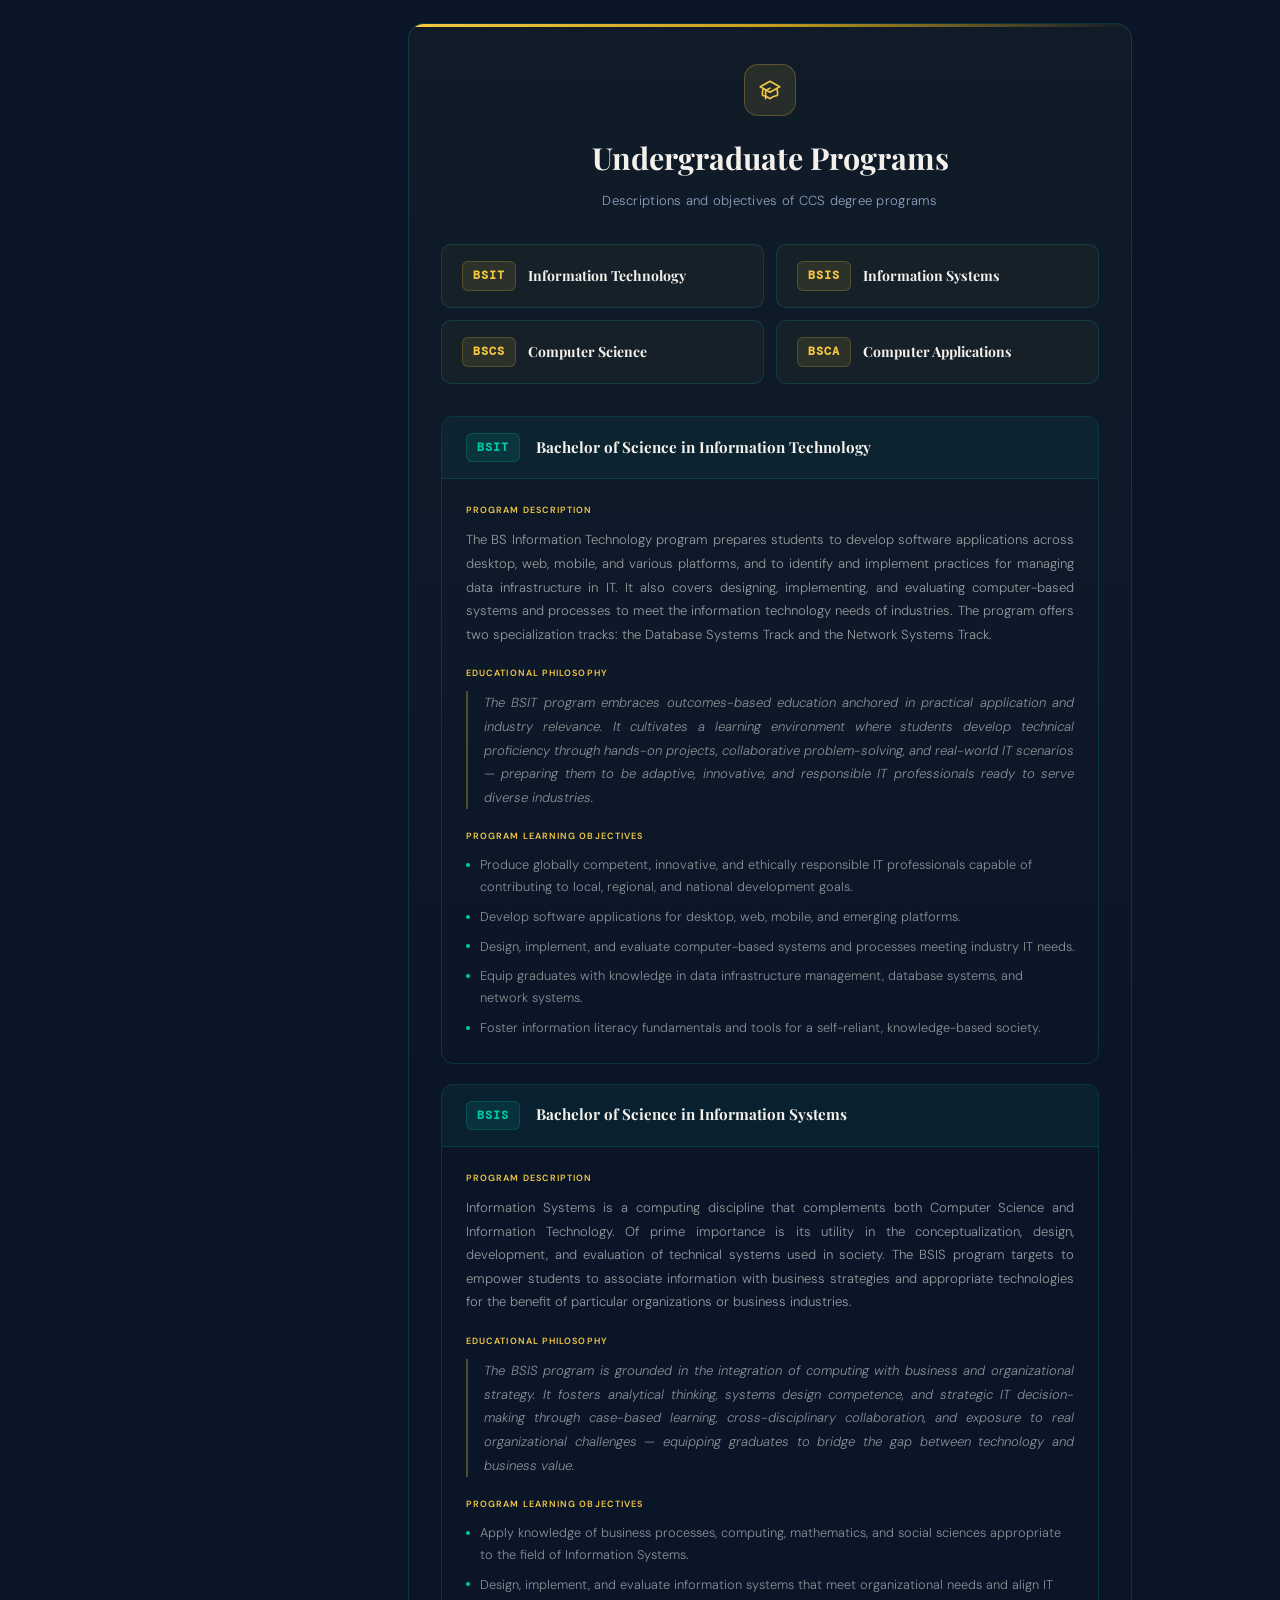
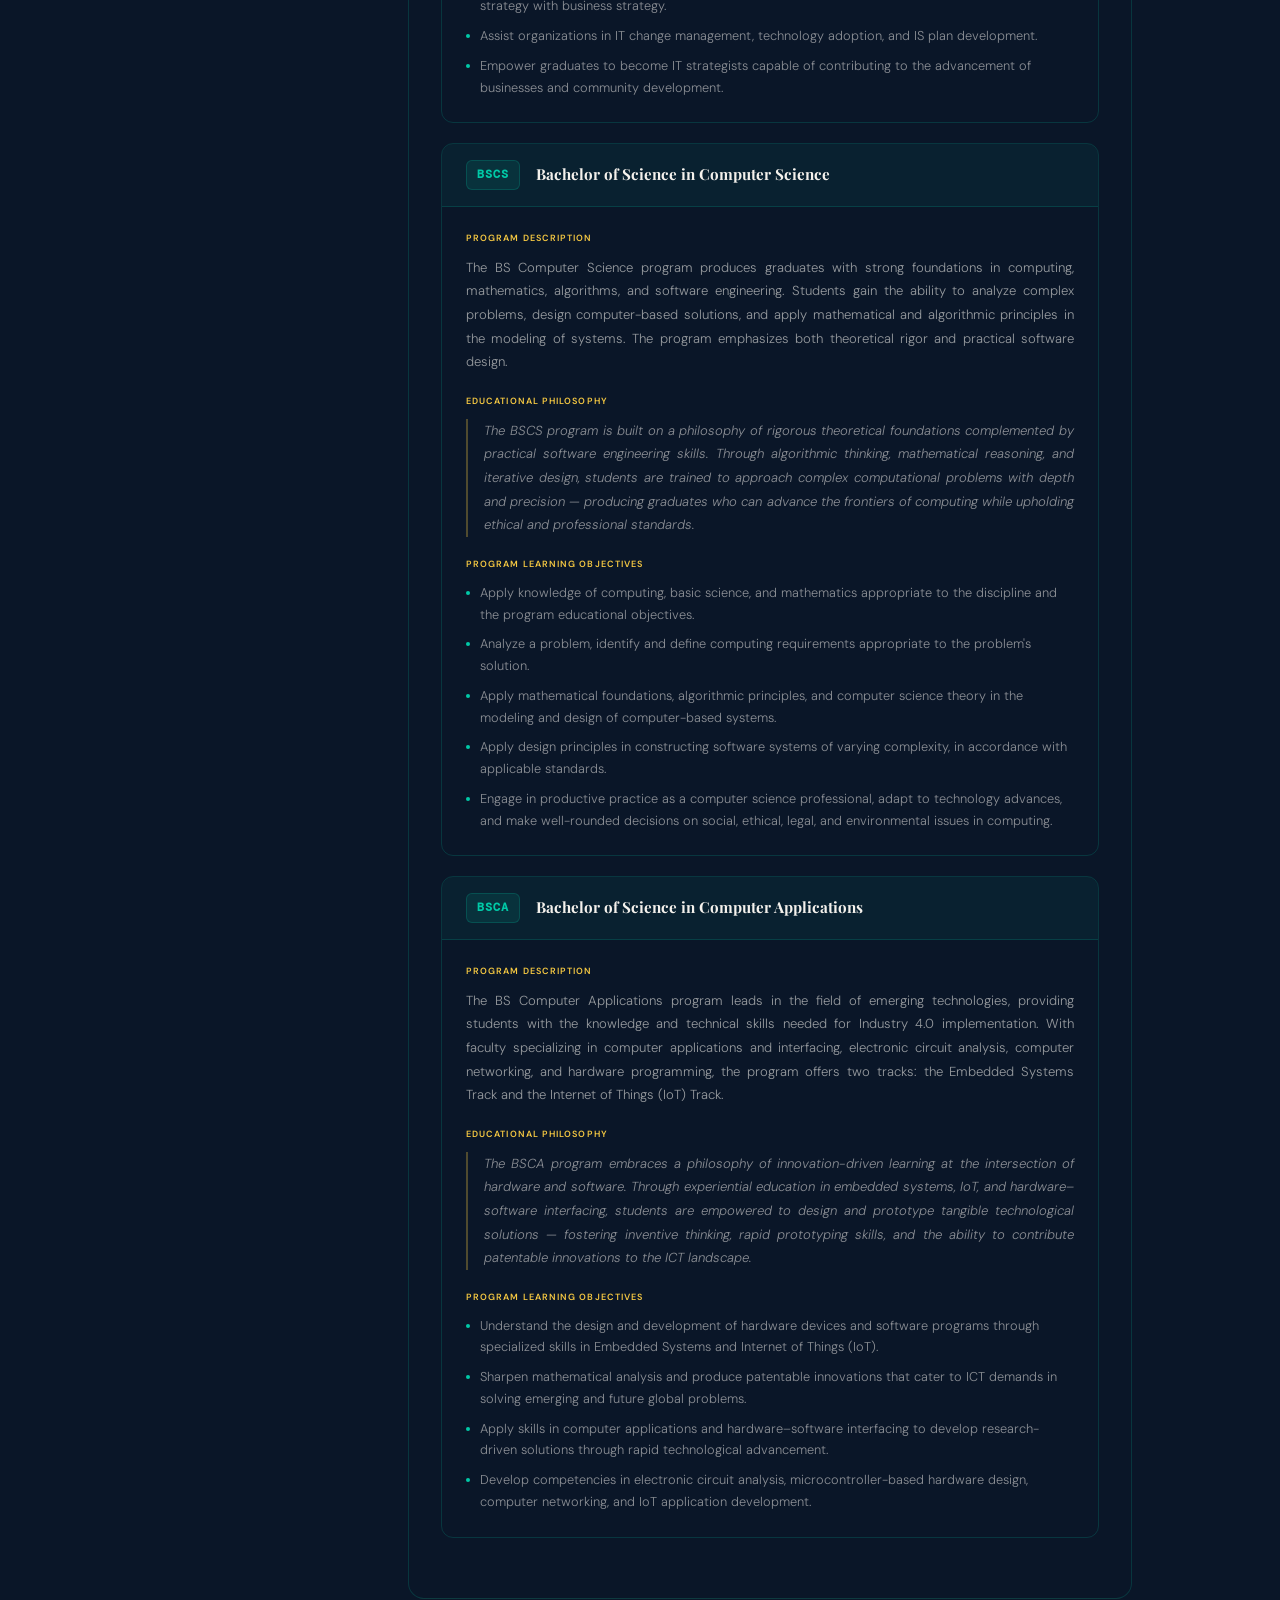
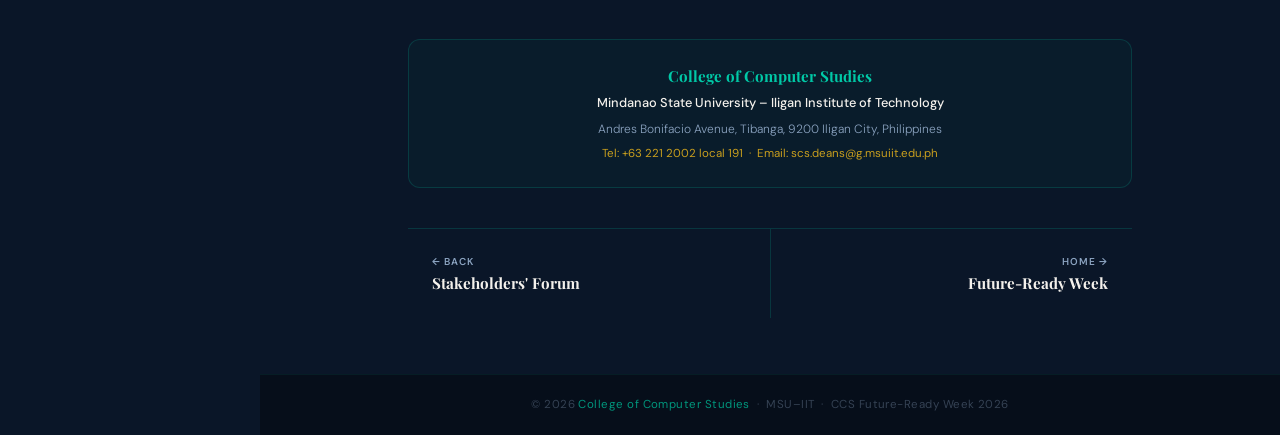
==== commit 51ed0035: "add timer" ====
--- a/about-ccs.html
+++ b/about-ccs.html
@@ -12,7 +12,7 @@
 
 <nav class="sidebar" id="sidebar">
   <div class="sidebar-brand">
-    <a href="index.html">CCS <span>Future-Ready</span> Week</a>
+    <a href="index.html"><img src="images/iitlogo.png" alt="MSU-IIT Logo" class="sidebar-logo">CCS <span>Future-Ready</span> Week</a>
   </div>
   <div class="sidebar-links">
     <a href="index.html">
@@ -112,8 +112,32 @@
         <p class="content-block-subtitle">Descriptions and objectives of CCS degree programs</p>
       </div>
 
+      <!-- Program Jump Cards -->
+      <div class="program-jump-cards">
+        <a href="#bsit" class="program-jump-card" onclick="document.getElementById('bsit').scrollIntoView({behavior:'smooth'});return false;">
+          <div class="program-jump-code">BSIT</div>
+          <div class="program-jump-name">Information Technology</div>
+          <div class="program-jump-arrow">&rarr;</div>
+        </a>
+        <a href="#bsis" class="program-jump-card" onclick="document.getElementById('bsis').scrollIntoView({behavior:'smooth'});return false;">
+          <div class="program-jump-code">BSIS</div>
+          <div class="program-jump-name">Information Systems</div>
+          <div class="program-jump-arrow">&rarr;</div>
+        </a>
+        <a href="#bscs" class="program-jump-card" onclick="document.getElementById('bscs').scrollIntoView({behavior:'smooth'});return false;">
+          <div class="program-jump-code">BSCS</div>
+          <div class="program-jump-name">Computer Science</div>
+          <div class="program-jump-arrow">&rarr;</div>
+        </a>
+        <a href="#bsca" class="program-jump-card" onclick="document.getElementById('bsca').scrollIntoView({behavior:'smooth'});return false;">
+          <div class="program-jump-code">BSCA</div>
+          <div class="program-jump-name">Computer Applications</div>
+          <div class="program-jump-arrow">&rarr;</div>
+        </a>
+      </div>
+
       <!-- BSIT -->
-      <div class="ccs-program-card">
+      <div class="ccs-program-card" id="bsit">
         <div class="ccs-program-header">
           <div class="ccs-program-code">BSIT</div>
           <div class="ccs-program-name">Bachelor of Science in Information Technology</div>
@@ -135,7 +159,7 @@
       </div>
 
       <!-- BSIS -->
-      <div class="ccs-program-card">
+      <div class="ccs-program-card" id="bsis">
         <div class="ccs-program-header">
           <div class="ccs-program-code">BSIS</div>
           <div class="ccs-program-name">Bachelor of Science in Information Systems</div>
@@ -156,7 +180,7 @@
       </div>
 
       <!-- BSCS -->
-      <div class="ccs-program-card">
+      <div class="ccs-program-card" id="bscs">
         <div class="ccs-program-header">
           <div class="ccs-program-code">BSCS</div>
           <div class="ccs-program-name">Bachelor of Science in Computer Science</div>
@@ -178,7 +202,7 @@
       </div>
 
       <!-- BSCA -->
-      <div class="ccs-program-card">
+      <div class="ccs-program-card" id="bsca">
         <div class="ccs-program-header">
           <div class="ccs-program-code">BSCA</div>
           <div class="ccs-program-name">Bachelor of Science in Computer Applications</div>
--- a/styles.css
+++ b/styles.css
@@ -18,6 +18,7 @@
 
 body {
   font-family: 'DM Sans', sans-serif;
+  font-size: 14px;
   background: var(--navy);
   color: var(--white);
   line-height: 1.7;
@@ -62,6 +63,14 @@
   text-decoration: none;
   line-height: 1.4;
   display: block;
+  text-align: center;
+}
+.sidebar-logo {
+  width: 48px;
+  height: 48px;
+  object-fit: contain;
+  display: block;
+  margin: 0 auto 0.5rem;
 }
 .sidebar-brand a span { color: var(--teal); }
 
@@ -77,7 +86,7 @@
   gap: 10px;
   color: var(--muted);
   text-decoration: none;
-  font-size: 0.8rem;
+  font-size: 0.9rem;
   font-weight: 500;
   padding: 0.55rem 1.25rem;
   transition: color 0.2s, background 0.2s, border-color 0.2s;
@@ -182,9 +191,11 @@
   -webkit-backdrop-filter: blur(4px);
   opacity: 0;
   transition: opacity 0.3s;
+  pointer-events: none;
 }
 .sidebar-overlay.visible {
   opacity: 1;
+  pointer-events: auto;
 }
 
 /* ═══════════════════════════════════════
@@ -231,6 +242,14 @@
   text-align: center;
   max-width: 720px;
   width: 100%;
+}
+
+.hero-logo {
+  width: 20%;
+  object-fit: contain;
+  display: block;
+  margin: 0 auto 2rem;
+  animation: slideUp .8s .05s both;
 }
 
 .institution-badge {
@@ -694,6 +713,50 @@
 }
 
 /* ═══════════════════════════════════════
+   COUNTDOWN
+   ═══════════════════════════════════════ */
+.countdown {
+  display: flex;
+  justify-content: center;
+  gap: 1rem;
+  margin-top: 2rem;
+}
+.countdown-item {
+  background: rgba(0,201,167,0.06);
+  border: 1px solid rgba(0,201,167,0.2);
+  border-radius: 12px;
+  padding: 1rem 1.25rem;
+  min-width: 72px;
+  text-align: center;
+}
+.countdown-value {
+  font-family: 'DM Mono', monospace;
+  font-size: clamp(1.5rem, 3vw, 2rem);
+  font-weight: 600;
+  color: var(--teal);
+  line-height: 1;
+  margin-bottom: 0.25rem;
+}
+.countdown-label {
+  font-size: 0.65rem;
+  letter-spacing: 0.1em;
+  text-transform: uppercase;
+  color: var(--muted);
+  font-weight: 500;
+}
+.countdown-done {
+  font-family: 'Playfair Display', serif;
+  font-size: 1.1rem;
+  font-weight: 700;
+  color: var(--teal);
+}
+
+@media (max-width: 480px) {
+  .countdown { gap: 0.5rem; }
+  .countdown-item { padding: 0.75rem 0.75rem; min-width: 60px; border-radius: 10px; }
+}
+
+/* ═══════════════════════════════════════
    EVENT PAGE — BODY
    ═══════════════════════════════════════ */
 .event-body {
@@ -857,6 +920,8 @@
   grid-template-columns: 1fr 1fr;
   gap: 1rem;
   margin-bottom: 2.5rem;
+  position: relative;
+  z-index: 10;
 }
 .jump-card {
   display: flex;
@@ -868,8 +933,14 @@
   background: rgba(0,201,167,0.03);
   text-decoration: none;
   transition: background 0.2s, border-color 0.2s, transform 0.2s;
-}
-.jump-card:hover {
+  cursor: pointer;
+  -webkit-tap-highlight-color: rgba(0,201,167,0.15);
+  touch-action: manipulation;
+  position: relative;
+  z-index: 1;
+}
+.jump-card:hover,
+.jump-card:active {
   background: rgba(0,201,167,0.08);
   border-color: rgba(0,201,167,0.35);
   transform: translateY(-2px);
@@ -882,14 +953,17 @@
   display: grid;
   place-items: center;
   flex-shrink: 0;
+  pointer-events: none;
 }
 .jump-card-icon svg {
   width: 20px; height: 20px;
   stroke: var(--teal);
+  pointer-events: none;
 }
 .jump-card-text {
   flex: 1;
   min-width: 0;
+  pointer-events: none;
 }
 .jump-card-title {
   font-family: 'Playfair Display', serif;
@@ -898,12 +972,14 @@
   color: var(--white);
   line-height: 1.3;
   margin-bottom: 0.15rem;
+  pointer-events: none;
 }
 .jump-card-desc {
   font-size: 0.75rem;
   color: var(--muted);
   font-weight: 300;
   line-height: 1.4;
+  pointer-events: none;
 }
 .jump-card-arrow {
   font-size: 1.2rem;
@@ -911,10 +987,16 @@
   opacity: 0;
   transition: opacity 0.2s, transform 0.2s;
   flex-shrink: 0;
+  pointer-events: none;
 }
 .jump-card:hover .jump-card-arrow {
   opacity: 1;
   transform: translateX(3px);
+}
+
+@media (pointer: coarse) {
+  .jump-card { min-height: 56px; }
+  .jump-card-arrow { opacity: 1; }
 }
 
 @media (max-width: 600px) {
@@ -1156,14 +1238,6 @@
     padding-bottom: 0.75rem;
     font-size: 0.78rem;
     color: var(--muted);
-  }
-  .programme-col-person::before {
-    content: 'By: ';
-    font-size: 0.65rem;
-    letter-spacing: 0.08em;
-    text-transform: uppercase;
-    color: rgba(139,163,192,0.5);
-    font-weight: 600;
   }
   .programme-row + .programme-row {
     border-top: 1px solid rgba(0,201,167,0.08);
@@ -1286,6 +1360,7 @@
   border-radius: 12px;
   overflow: hidden;
   margin-bottom: 1.25rem;
+  scroll-margin-top: 2rem;
 }
 .ccs-program-header {
   display: flex;
@@ -1356,6 +1431,76 @@
   background: var(--teal);
   flex-shrink: 0;
   margin-top: 0.55rem;
+}
+
+/* ═══════════════════════════════════════
+   PROGRAM JUMP CARDS
+   ═══════════════════════════════════════ */
+.program-jump-cards {
+  display: grid;
+  grid-template-columns: 1fr 1fr;
+  gap: 0.75rem;
+  margin-bottom: 2rem;
+}
+.program-jump-card {
+  display: flex;
+  align-items: center;
+  gap: 0.75rem;
+  padding: 1rem 1.25rem;
+  border: 1px solid var(--border);
+  border-radius: 10px;
+  background: rgba(245,200,66,0.03);
+  text-decoration: none;
+  transition: background 0.2s, border-color 0.2s, transform 0.2s;
+  cursor: pointer;
+  -webkit-tap-highlight-color: rgba(245,200,66,0.15);
+  touch-action: manipulation;
+}
+.program-jump-card:hover,
+.program-jump-card:active {
+  background: rgba(245,200,66,0.08);
+  border-color: rgba(245,200,66,0.35);
+  transform: translateY(-2px);
+}
+.program-jump-code {
+  font-family: 'DM Mono', monospace;
+  font-size: 0.72rem;
+  font-weight: 600;
+  letter-spacing: 0.08em;
+  color: var(--gold);
+  background: rgba(245,200,66,0.1);
+  border: 1px solid rgba(245,200,66,0.2);
+  padding: 4px 10px;
+  border-radius: 6px;
+  flex-shrink: 0;
+}
+.program-jump-name {
+  flex: 1;
+  font-family: 'Playfair Display', serif;
+  font-size: 0.88rem;
+  font-weight: 700;
+  color: var(--white);
+  line-height: 1.3;
+}
+.program-jump-arrow {
+  font-size: 1.1rem;
+  color: var(--gold);
+  opacity: 0;
+  transition: opacity 0.2s, transform 0.2s;
+  flex-shrink: 0;
+}
+.program-jump-card:hover .program-jump-arrow {
+  opacity: 1;
+  transform: translateX(3px);
+}
+
+@media (pointer: coarse) {
+  .program-jump-card { min-height: 56px; }
+  .program-jump-arrow { opacity: 1; }
+}
+
+@media (max-width: 600px) {
+  .program-jump-cards { grid-template-columns: 1fr; }
 }
 
 /* CCS Contact bar */
